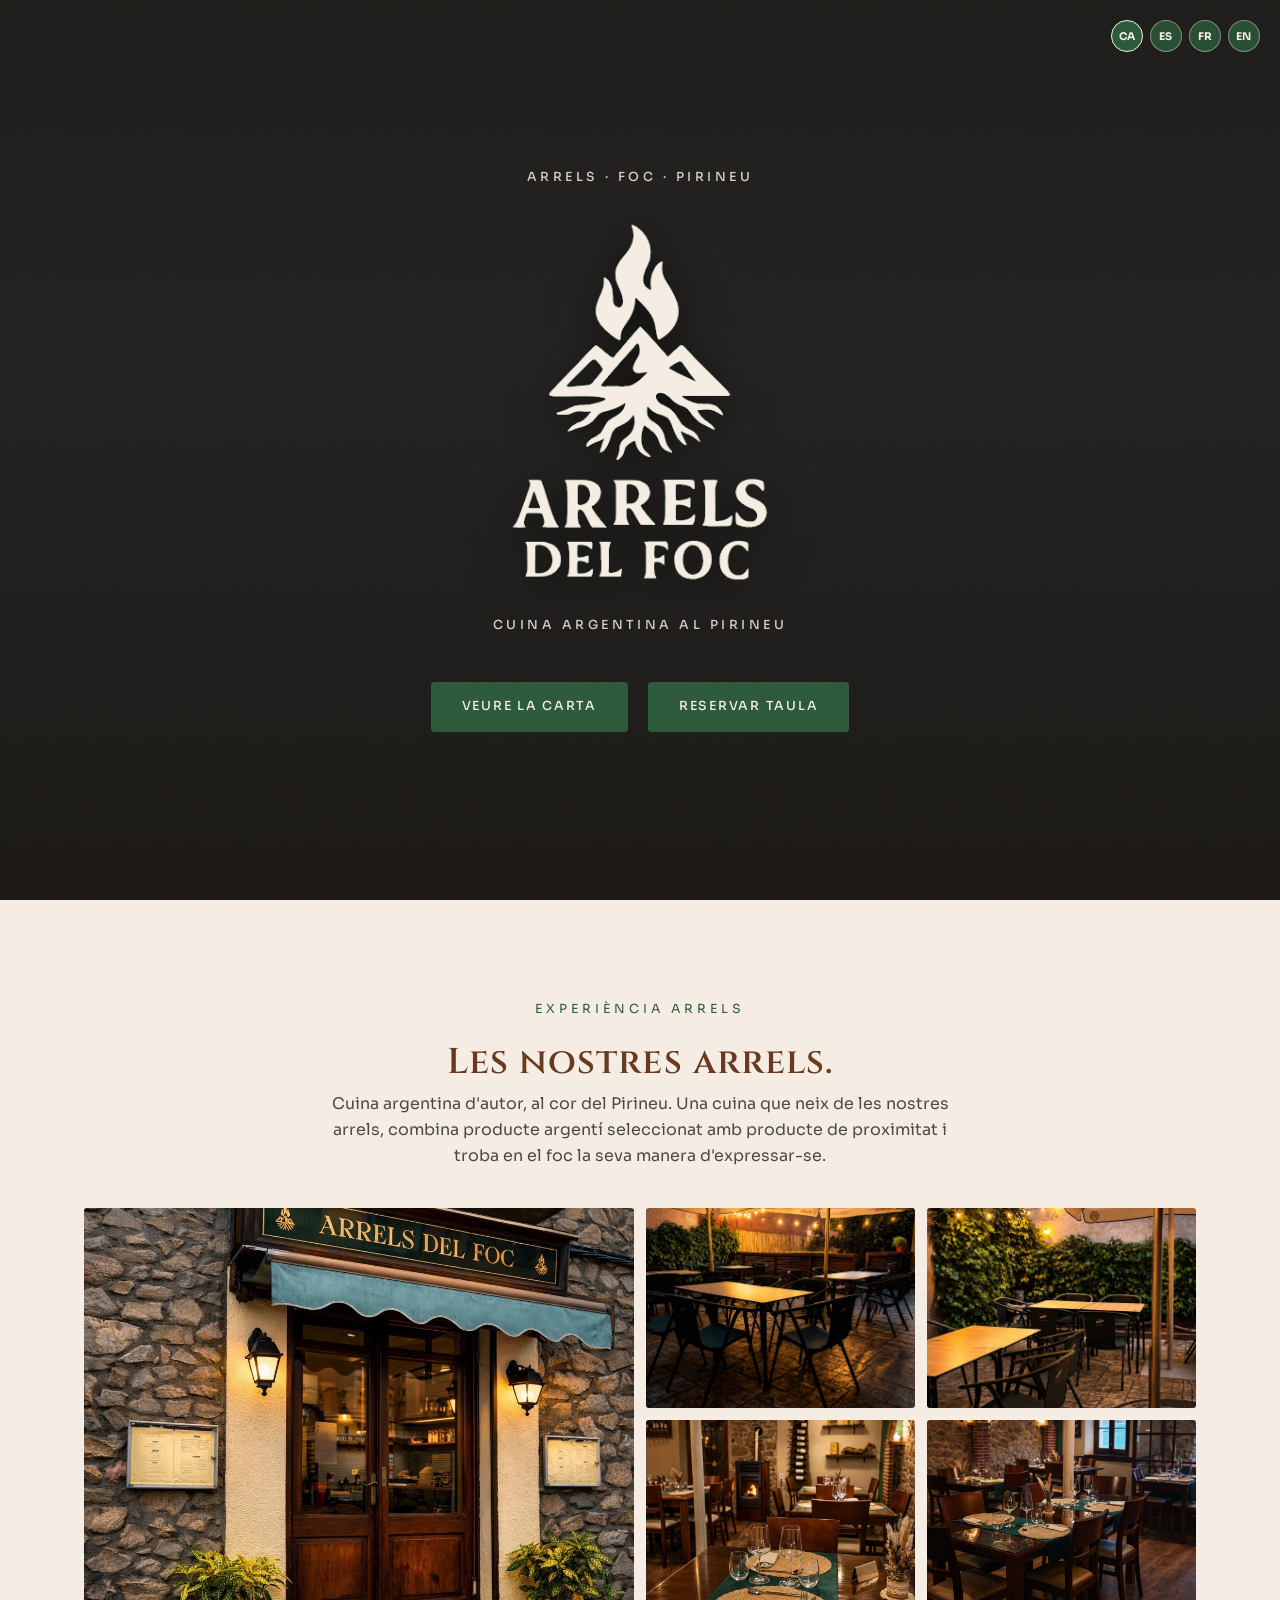
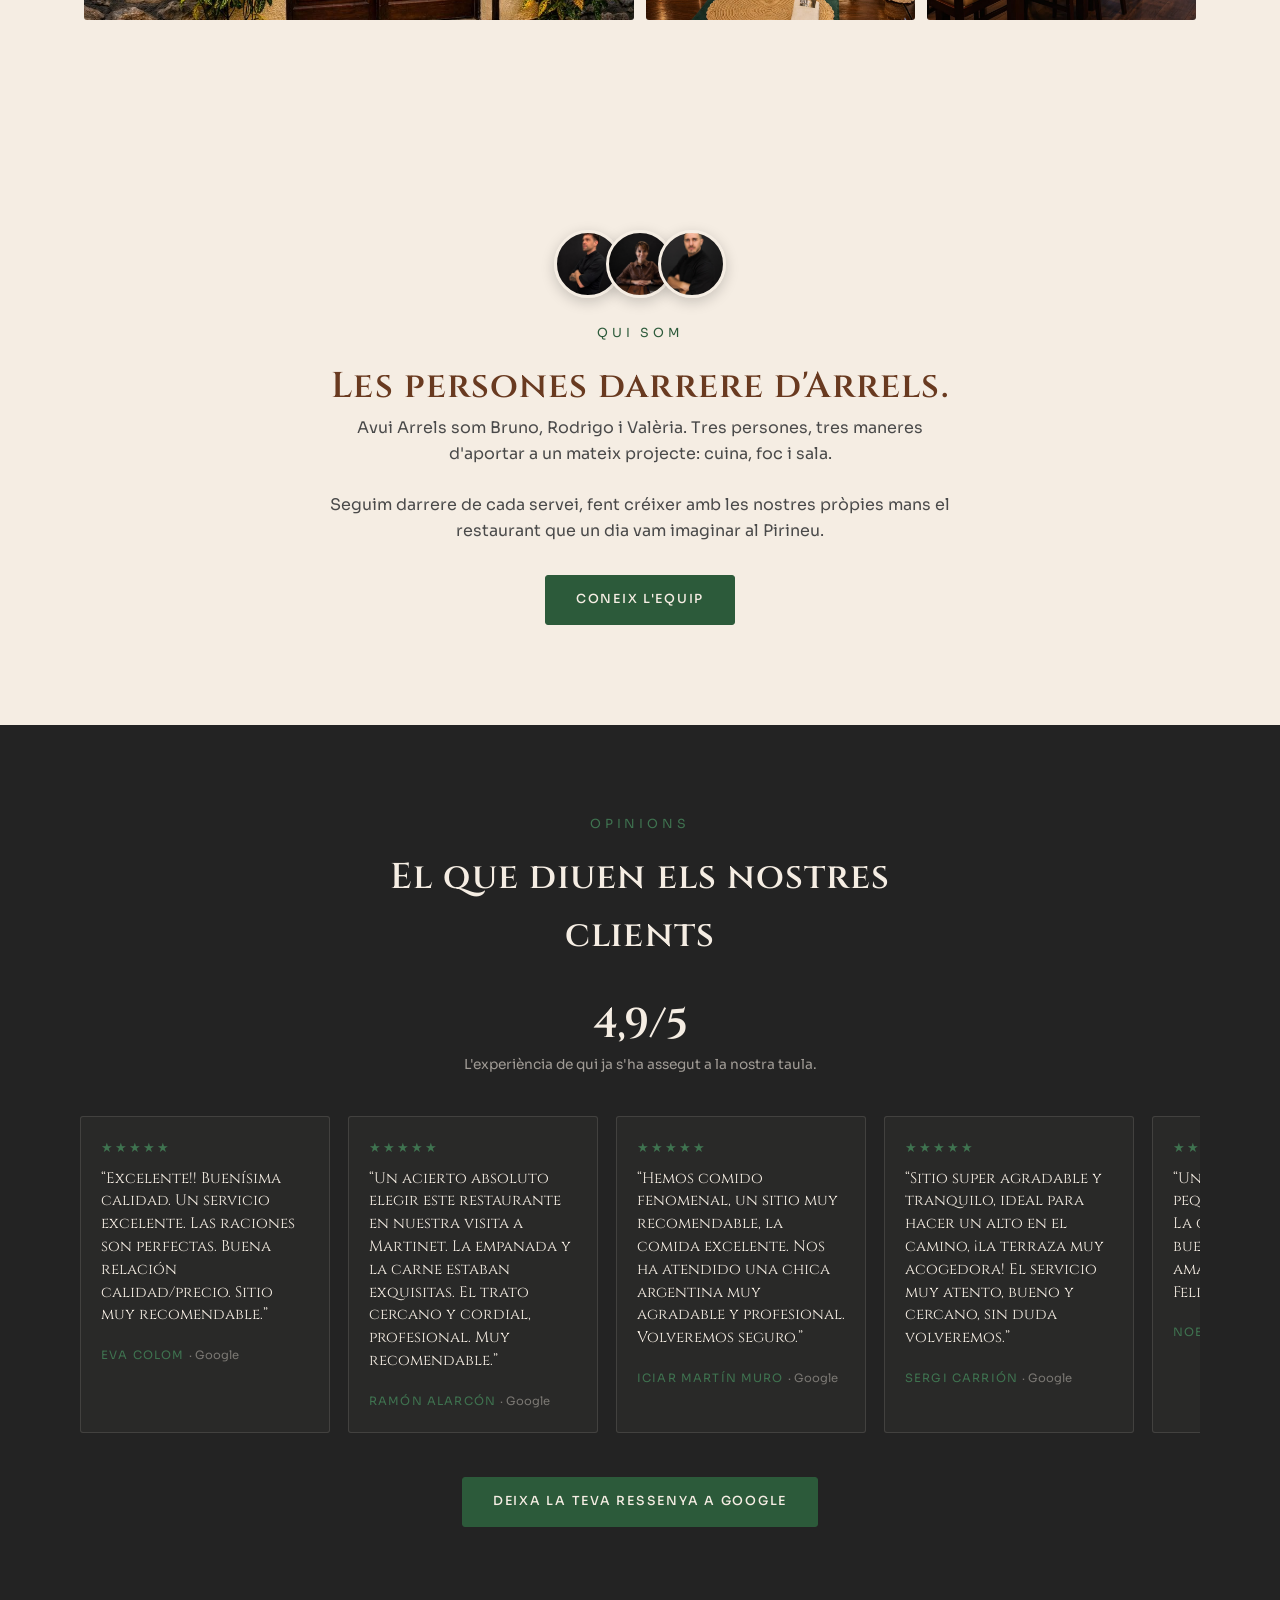
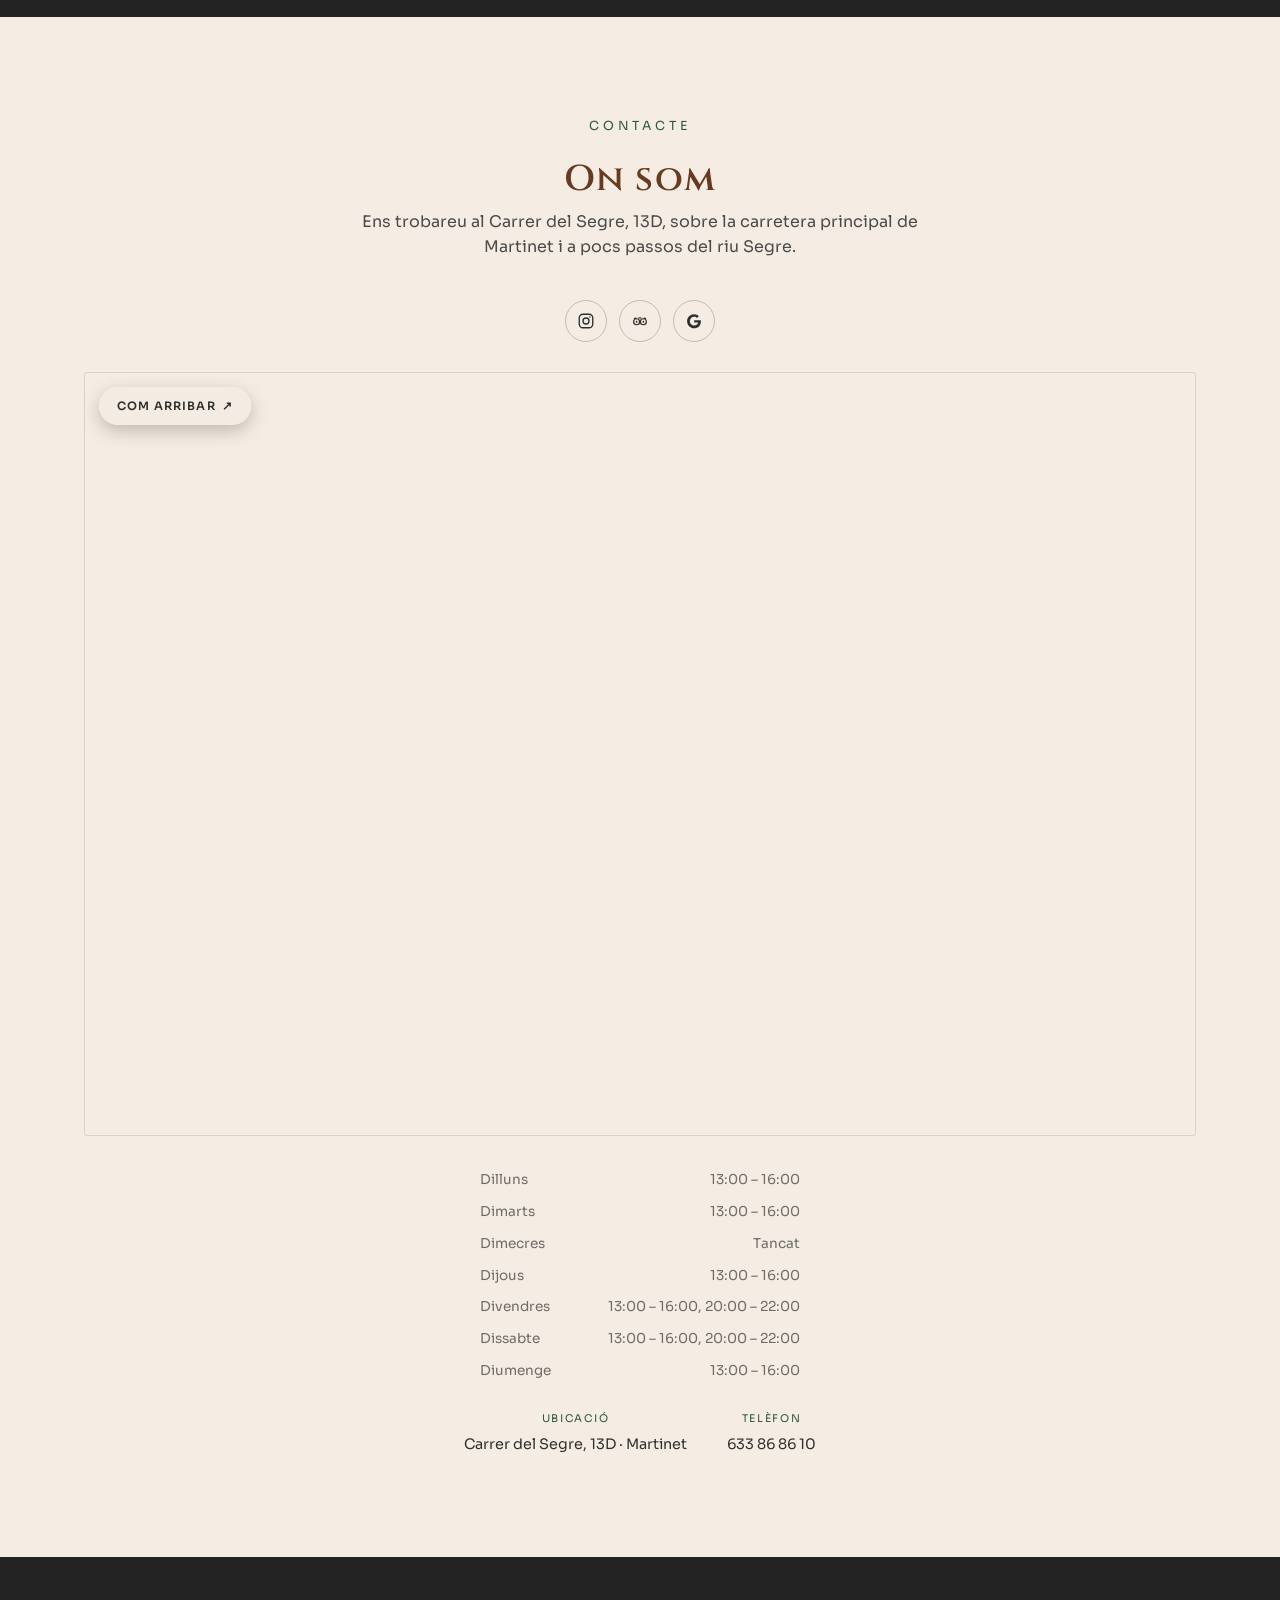
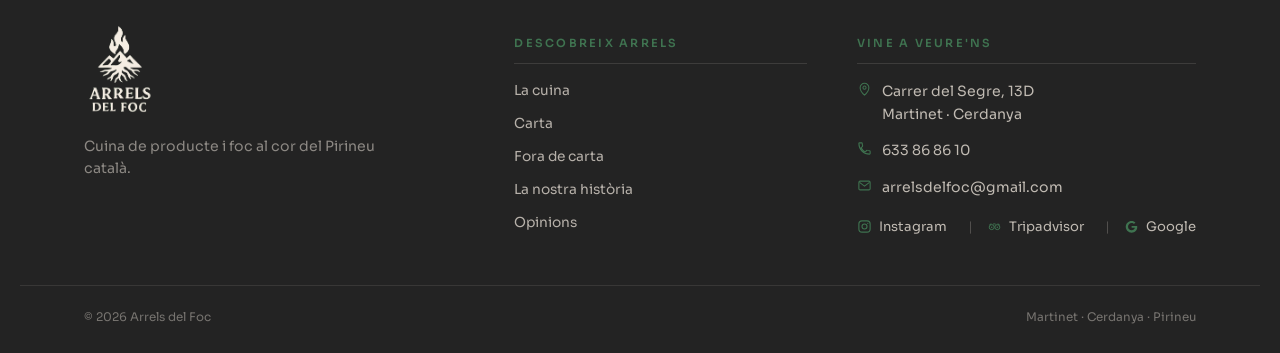
==== index.html @ 048c909b "Add Raices - Fuego - Pirineo pillars line above the hero logo New small-caps line reusing the existi" ====
<!DOCTYPE html>
<html lang="ca">
<head>
<meta charset="UTF-8">
<meta name="viewport" content="width=device-width, initial-scale=1.0">
<title>Arrels del Foc — Cuina de producte i foc al Pirineu</title>
<meta name="description" content="Arrels del Foc, Martinet. Cuina amb arrels, ànima de foc. Producte de proximitat, brasa i tradició al cor del Pirineu.">

<link rel="preconnect" href="https://fonts.googleapis.com">
<link rel="preconnect" href="https://fonts.gstatic.com" crossorigin>
<link href="https://fonts.googleapis.com/css2?family=Cinzel:wght@400;500;600;700&family=Sora:wght@300;400;500;600;700&display=swap" rel="stylesheet">
<link rel="stylesheet" href="styles.css">
</head>
<body>

<div class="grain"></div>

<!-- ============ HERO ============ -->
<section class="hero" id="inici">
  <div class="hero-media">
    <video class="hero-video" autoplay muted loop playsinline poster="assets/img/exp-6.jpg"
      data-src-desktop="assets/video/hero-foc.mp4" data-src-mobile="assets/video/hero-mobile.mp4"></video>
    <div class="hero-overlay"></div>
  </div>

  <div class="hero-lang" id="lang-switch" role="group" aria-label="Idioma">
    <button data-lang="ca" class="is-active">CA</button>
    <button data-lang="es">ES</button>
    <button data-lang="fr">FR</button>
    <button data-lang="en">EN</button>
  </div>

  <div class="container hero-content">
    <div class="hero-brand-wrap reveal is-visible">
      <span class="hero-tagline hero-pillars" data-i18n="hero.pillars">Arrels · Foc · Pirineu</span>
      <img src="assets/logo/logo-full.png" alt="Arrels del Foc" class="hero-logo">
      <span class="hero-tagline" data-i18n="hero.tagline">Cuina argentina al Pirineu</span>
    </div>
    <div class="hero-ctas reveal is-visible">
      <a href="carta.html" class="btn btn-primary" data-i18n="hero.cta2">Veure la carta</a>
      <a href="reserves.html" class="btn btn-primary" data-i18n="hero.cta1">Reservar taula</a>
    </div>
  </div>
</section>

<!-- ============ EXPERIENCIA ============ -->
<section class="experiencia" id="experiencia">
  <div class="container">
    <div class="section-head center reveal">
      <span class="eyebrow" data-i18n="exp.eyebrow">Experiència Arrels</span>
      <h2 data-i18n="exp.title">Les nostres arrels.</h2>
      <p class="lede" data-i18n="exp.lede">Cuina argentina d'autor, al cor del Pirineu. Una cuina que neix de les nostres arrels, combina producte argentí seleccionat amb producte de proximitat i troba en el foc la seva manera d'expressar-se.</p>
    </div>
    <div class="gallery">
      <div class="photo reveal" data-src="assets/img/exterior-facana.jpg" data-label="Façana"></div>
      <div class="photo reveal" data-src="assets/img/exp-1.jpg" data-label="Terrassa"></div>
      <div class="photo reveal" data-src="assets/img/exp-2.jpg" data-label="Terrassa"></div>
      <div class="photo reveal" data-src="assets/img/exp-7.jpg" data-label="Sala"></div>
      <div class="photo reveal" data-src="assets/img/exp-8.jpg" data-label="Terrassa interior"></div>
    </div>
  </div>
</section>

<!-- ============ EQUIP (CTA cap a equip.html, inclou cuina) ============ -->
<section class="section-cta-block" id="equip">
  <div class="container">
    <div class="section-cta-avatars reveal">
      <div class="avatar photo" data-src="assets/img/team-bruno.jpg" data-label="Bruno"></div>
      <div class="avatar photo" data-src="assets/img/team-valeria.jpg" data-label="Valeria"></div>
      <div class="avatar photo" data-src="assets/img/team-rodrigo.jpg" data-label="Rodrigo"></div>
    </div>
    <div class="section-head center reveal">
      <span class="eyebrow" data-i18n="team.eyebrow">Qui som</span>
      <h2 data-i18n="team.title">Les persones darrere d'Arrels.</h2>
      <p class="lede" data-i18n="team.intro">Avui Arrels som Bruno, Rodrigo i Valèria. Tres persones, tres maneres d'aportar a un mateix projecte: cuina, foc i sala.<br><br>Seguim darrere de cada servei, fent créixer amb les nostres pròpies mans el restaurant que un dia vam imaginar al Pirineu.</p>
    </div>
    <div class="section-cta reveal">
      <a href="equip.html" class="btn btn-primary" data-i18n="team.cta">Coneix el nostre equip</a>
    </div>
  </div>
</section>

<!-- ============ OPINIONS ============ -->
<section class="opinions" id="opinions">
  <div class="container">
    <div class="section-head center reveal">
      <span class="eyebrow" data-i18n="opinions.eyebrow">Opinions</span>
      <h2 data-i18n="opinions.title">El que diuen els nostres clients</h2>
    </div>
    <div class="opinions-rating reveal">
      <span class="opinions-rating-number">4,9/5</span>
      <span class="opinions-rating-label" data-i18n="opinions.ratingLabel">L'experiència de qui ja s'ha assegut a la nostra taula.</span>
    </div>
    <div class="opinions-grid" id="opinions-grid"></div>
    <div class="opinions-cta reveal">
      <a class="btn btn-primary" href="https://www.google.com/search?q=Arrels+del+Foc&kgmid=/g/11yl_wq6m_" target="_blank" rel="noopener" data-i18n="opinions.cta">Deixa la teva ressenya</a>
    </div>
  </div>
</section>

<!-- ============ CONTACTE (mapa destacat) ============ -->
<section class="contacte" id="contacte">
  <div class="container">
    <div class="section-head center reveal">
      <span class="eyebrow" data-i18n="contacte.eyebrow">Contacte</span>
      <h2 data-i18n="contacte.title">On som</h2>
      <p class="lede" data-i18n="contacte.marketing">Ens trobareu al Carrer del Segre, 13D, sobre la carretera principal de Martinet i a pocs passos del riu Segre.</p>
    </div>

    <div class="contacte-social reveal">
      <a class="social-icon" href="https://www.instagram.com/arrelsdelfoc" target="_blank" rel="noopener" aria-label="Instagram">
        <svg viewBox="0 0 24 24" width="18" height="18" fill="none" stroke="currentColor" stroke-width="1.8"><rect x="3" y="3" width="18" height="18" rx="5"/><circle cx="12" cy="12" r="4"/><circle cx="17.2" cy="6.8" r="1" fill="currentColor" stroke="none"/></svg>
      </a>
      <a class="social-icon" href="https://www.tripadvisor.com/Restaurant_Review-g2562181-d34087077-Reviews-Arrels_del_foc-Martinet_Province_of_Lleida_Catalonia.html" target="_blank" rel="noopener" aria-label="Tripadvisor">
        <svg viewBox="0 0 24 24" width="18" height="18" fill="none" stroke="currentColor" stroke-width="1.6"><circle cx="7.5" cy="13" r="4"/><circle cx="16.5" cy="13" r="4"/><circle cx="7.5" cy="13" r="1.2" fill="currentColor" stroke="none"/><circle cx="16.5" cy="13" r="1.2" fill="currentColor" stroke="none"/><path d="M9.5 8.5c1-1 3.5-1 4.5 0M4 9l3-1.2M20 9l-3-1.2"/></svg>
      </a>
      <a class="social-icon" href="https://www.google.com/maps/place/Arrels+del+Foc/@42.3596381,1.6946771,17z/data=!4m6!3m5!1s0x12a59bad6a8d55bb:0x4e73a71548880e29!8m2!3d42.3596381!4d1.6946771!16s%2Fg%2F11yl_wq6m_" target="_blank" rel="noopener" aria-label="Google">
        <svg viewBox="0 0 24 24" width="18" height="18" fill="currentColor"><path d="M21.35 11.1h-9.17v2.98h5.24c-.23 1.36-1.6 4-5.24 4-3.15 0-5.72-2.6-5.72-5.8s2.57-5.8 5.72-5.8c1.79 0 3 .76 3.68 1.42l2.5-2.4C16.9 3.98 14.75 3 12.18 3 6.99 3 2.8 7.2 2.8 12.4s4.19 9.4 9.38 9.4c5.42 0 9-3.8 9-9.16 0-.62-.07-1.1-.16-1.54z"/></svg>
      </a>
    </div>

    <div class="contacte-map reveal">
      <iframe
        src="https://www.google.com/maps?q=42.3596381,1.6946771&z=17&output=embed"
        allowfullscreen loading="lazy" referrerpolicy="no-referrer-when-downgrade"
        title="Ubicació d'Arrels del Foc"></iframe>
      <a class="contacte-map-cta" href="https://www.google.com/maps/place/Arrels+del+Foc/@42.3596381,1.6946771,17z/data=!4m6!3m5!1s0x12a59bad6a8d55bb:0x4e73a71548880e29!8m2!3d42.3596381!4d1.6946771!16s%2Fg%2F11yl_wq6m_" target="_blank" rel="noopener" data-i18n="contacte.comArribar">Com arribar</a>
    </div>

    <div class="horari-table contacte-horari reveal"></div>

    <div class="contacte-quick reveal">
      <div class="contacte-quick-item">
        <span class="k" data-i18n="contacte.ubicacio">Ubicació</span>
        <span>Carrer del Segre, 13D · Martinet</span>
      </div>
      <div class="contacte-quick-item">
        <span class="k" data-i18n="contacte.telefon">Telèfon</span>
        <a href="tel:+34633868610">633 86 86 10</a>
      </div>
    </div>
  </div>
</section>

<!-- ============ FOOTER ============ -->
<footer class="site-footer">
  <div class="container footer-grid">
    <div class="footer-col footer-col--brand">
      <a href="#inici" class="brand footer-logo">
        <img src="assets/logo/logo-full.png" alt="Arrels del Foc" class="logo-img">
      </a>
      <p class="footer-tagline" data-i18n="footer.tagline">Cuina de producte i foc al cor del Pirineu català.</p>
    </div>

    <div class="footer-col footer-col--nav">
      <h4 data-i18n="footer.discover">Descobreix Arrels</h4>
      <a href="equip.html" data-i18n="nav.cuina">La cuina</a>
      <a href="carta.html" data-i18n="nav.carta">La carta</a>
      <a href="carta.html" data-i18n="footer.offMenu">Fora de carta</a>
      <a href="equip.html" data-i18n="footer.history">La nostra història</a>
      <a href="#opinions" data-i18n="opinions.eyebrow">Opinions</a>
    </div>

    <div class="footer-col footer-col--contact">
      <h4 data-i18n="footer.contactTitle">Vine a veure'ns</h4>
      <div class="footer-contact-item">
        <svg class="footer-icon" viewBox="0 0 24 24" width="15" height="15" fill="none" stroke="currentColor" stroke-width="1.7"><path d="M12 21s7-6.5 7-12a7 7 0 1 0-14 0c0 5.5 7 12 7 12Z"/><circle cx="12" cy="9" r="2.5"/></svg>
        <span>Carrer del Segre, 13D<br>Martinet · Cerdanya</span>
      </div>
      <a href="tel:+34633868610" class="footer-contact-item">
        <svg class="footer-icon" viewBox="0 0 24 24" width="15" height="15" fill="none" stroke="currentColor" stroke-width="1.7"><path d="M6.6 10.8c1.4 2.8 3.8 5.2 6.6 6.6l2.2-2.2c.3-.3.7-.4 1-.2 1.1.4 2.3.6 3.6.6.6 0 1 .4 1 1V20c0 .6-.4 1-1 1C10.6 21 3 13.4 3 4c0-.6.4-1 1-1h3.4c.6 0 1 .4 1 1 0 1.3.2 2.5.6 3.6.1.3 0 .7-.2 1L6.6 10.8Z"/></svg>
        <span>633 86 86 10</span>
      </a>
      <a href="mailto:arrelsdelfoc@gmail.com" class="footer-contact-item">
        <svg class="footer-icon" viewBox="0 0 24 24" width="15" height="15" fill="none" stroke="currentColor" stroke-width="1.7"><rect x="3" y="5" width="18" height="14" rx="2"/><path d="m4 7 8 6 8-6"/></svg>
        <span>arrelsdelfoc@gmail.com</span>
      </a>
      <div class="footer-social-row">
        <a href="https://www.instagram.com/arrelsdelfoc" target="_blank" rel="noopener" aria-label="Instagram">
          <svg viewBox="0 0 24 24" width="15" height="15" fill="none" stroke="currentColor" stroke-width="1.8"><rect x="3" y="3" width="18" height="18" rx="5"/><circle cx="12" cy="12" r="4"/><circle cx="17.2" cy="6.8" r="1" fill="currentColor" stroke="none"/></svg>
          <span class="social-label">Instagram</span>
        </a>
        <a href="https://www.tripadvisor.com/Restaurant_Review-g2562181-d34087077-Reviews-Arrels_del_foc-Martinet_Province_of_Lleida_Catalonia.html" target="_blank" rel="noopener" aria-label="Tripadvisor">
          <svg viewBox="0 0 24 24" width="15" height="15" fill="none" stroke="currentColor" stroke-width="1.6"><circle cx="7.5" cy="13" r="4"/><circle cx="16.5" cy="13" r="4"/><circle cx="7.5" cy="13" r="1.2" fill="currentColor" stroke="none"/><circle cx="16.5" cy="13" r="1.2" fill="currentColor" stroke="none"/><path d="M9.5 8.5c1-1 3.5-1 4.5 0M4 9l3-1.2M20 9l-3-1.2"/></svg>
          <span class="social-label">Tripadvisor</span>
        </a>
        <a href="https://www.google.com/maps/place/Arrels+del+Foc/@42.3596381,1.6946771,17z/data=!4m6!3m5!1s0x12a59bad6a8d55bb:0x4e73a71548880e29!8m2!3d42.3596381!4d1.6946771!16s%2Fg%2F11yl_wq6m_" target="_blank" rel="noopener" aria-label="Google">
          <svg viewBox="0 0 24 24" width="15" height="15" fill="currentColor"><path d="M21.35 11.1h-9.17v2.98h5.24c-.23 1.36-1.6 4-5.24 4-3.15 0-5.72-2.6-5.72-5.8s2.57-5.8 5.72-5.8c1.79 0 3 .76 3.68 1.42l2.5-2.4C16.9 3.98 14.75 3 12.18 3 6.99 3 2.8 7.2 2.8 12.4s4.19 9.4 9.38 9.4c5.42 0 9-3.8 9-9.16 0-.62-.07-1.1-.16-1.54z"/></svg>
          <span class="social-label">Google</span>
        </a>
      </div>
    </div>
  </div>
  <div class="container footer-bottom">
    <span>&copy; <span id="year"></span> Arrels del Foc</span>
    <span>Martinet · Cerdanya · Pirineu</span>
  </div>
</footer>

<script src="script.js"></script>
</body>
</html>
---- styles.css ----
/* ============================================================
   ARRELS DEL FOC — Estilos
   Paleta: crema #F5EDE3 · carbo #2F2F2F · verd #2C5A3A (principal/accio) · marro #693A20 (secundari)
   ============================================================ */

:root{
  --marro: #693A20;
  --marro-fosc: #4d2a17;
  --verd: #2C5A3A;
  --verd-fosc: #1e3f29;
  --verd-suau: #3f7350;
  --crema: #F5EDE3;
  --carbo: #2F2F2F;
  --carbo-2: #232323;
  --font-display: 'Cinzel', serif;
  --font-body: 'Sora', sans-serif;
  --container: 1240px;
  --radius: 3px;
  --ease: cubic-bezier(.22,.61,.36,1);
  --langbar-h: 36px;
  --header-h: 88px;
  --page-top-offset: calc(var(--langbar-h) + var(--header-h) + 50px);
}

*,*::before,*::after{ box-sizing: border-box; }
html{ scroll-behavior: smooth; }
body{
  margin:0;
  background: var(--crema);
  color: var(--carbo);
  font-family: var(--font-body);
  font-weight: 400;
  line-height: 1.6;
  -webkit-font-smoothing: antialiased;
}
h1,h2,h3,.brand{
  font-family: var(--font-display);
  font-weight: 600;
  letter-spacing: .03em;
  margin: 0;
  color: var(--marro);
}
p{ margin: 0 0 1em; }
a{ color: inherit; text-decoration: none; }
img{ max-width:100%; display:block; }
.container{ max-width: var(--container); margin: 0 auto; padding: 0 clamp(20px,5vw,64px); }
section{ position: relative; }
.eyebrow{
  display:block;
  font-family: var(--font-body);
  font-size: .78rem;
  letter-spacing: .32em;
  text-transform: uppercase;
  color: var(--verd);
  margin-bottom: 14px;
}
.section-head{ max-width: 640px; margin-bottom: 40px; }
.section-head.center{ margin-left:auto; margin-right:auto; text-align:center; }
.section-head h2{ font-size: clamp(1.6rem, 2.8vw, 2.3rem); }
.lede{ font-size: 1rem; color:#4a4a4a; max-width: 52ch; }
.section-head.center .lede{ margin-left:auto; margin-right:auto; }

/* -------- Botons -------- */
.btn{
  display:inline-flex; align-items:center; justify-content:center; gap:10px;
  padding: 14px 30px;
  font-family: var(--font-body);
  font-size: .78rem;
  font-weight: 500;
  letter-spacing: .14em;
  text-transform: uppercase;
  border-radius: var(--radius);
  border: 1px solid transparent;
  cursor:pointer;
  transition: all .35s var(--ease);
  white-space: nowrap;
}
.btn-primary{ background: var(--verd); color: var(--crema); border-color: var(--verd); }
.btn-primary:hover{ background: var(--verd-fosc); border-color: var(--verd-fosc); transform: translateY(-2px); }
.btn-outline{ background: transparent; color: var(--crema); border-color: rgba(245,237,227,.55); }
.btn-outline:hover{ background: rgba(245,237,227,.12); border-color: var(--crema); transform: translateY(-2px); }
.btn-outline-dark{ background: transparent; color: var(--carbo); border-color: rgba(47,47,47,.35); }
.btn-outline-dark:hover{ background: var(--carbo); color: var(--crema); border-color: var(--carbo); }
.btn-block{ width:100%; }

/* -------- Bloc "nomes CTA" (Equip) -------- */
.section-cta-block{ padding: 100px 0; background: var(--crema); }
.section-cta{ text-align:center; }

/* -------- Selector d'idioma: badges verdes discrets -------- */
.hero-lang{ display:flex; gap:7px; }
.hero-lang button{
  width: 32px; height: 32px; border-radius: 50%;
  background: rgba(44,90,58,.82);
  border: 1px solid rgba(245,237,227,.4);
  color: var(--crema);
  font-family: var(--font-body); font-size:.66rem; font-weight:700; letter-spacing:.02em;
  display:flex; align-items:center; justify-content:center;
  cursor:pointer; transition: all .25s var(--ease); padding:0;
}
.hero-lang button.is-active{ background: var(--verd); border-color: var(--crema); }
.hero-lang button:hover{ background: var(--verd-fosc); }

/* -------- Placeholders de foto (hot-swap) --------
   Si existeix el fitxer indicat a data-src es mostra automaticament.
   Si no, es veu aquest degradat "fusta/brasa" amb l'etiqueta. */
.photo{
  position: relative;
  overflow: hidden;
  background:
    linear-gradient(160deg, rgba(35,25,18,.5), rgba(44,90,58,.25)),
    radial-gradient(120% 140% at 15% 100%, #6b4025 0%, #402a1c 45%, #241a14 100%);
  background-size: cover;
  background-position: center;
  isolation: isolate;
}
.photo::after{
  content: attr(data-label);
  position:absolute; left:16px; bottom:14px;
  font-family: var(--font-body);
  font-size:.68rem; letter-spacing:.18em; text-transform:uppercase;
  color: rgba(245,237,227,.65);
  pointer-events:none;
}
.photo.photo--has-img::after{ display:none; }
.photo img{
  position:absolute; inset:0; width:100%; height:100%; object-fit:cover;
}

/* grain overlay subtil per sensacio premium */
.grain{ position:fixed; inset:0; pointer-events:none; z-index:200; opacity:.035; mix-blend-mode:overlay;
  background-image:url("data:image/svg+xml;utf8,<svg xmlns='http://www.w3.org/2000/svg' width='120' height='120'><filter id='n'><feTurbulence type='fractalNoise' baseFrequency='0.9' numOctaves='2' stitchTiles='stitch'/></filter><rect width='100%25' height='100%25' filter='url(%23n)'/></svg>");
}

/* ============ BARRA D'IDIOMES (nomes subpagines: carta/equip/reserves) ============ */
.lang-bar{
  position: fixed; top:0; left:0; right:0; z-index:101;
  height: var(--langbar-h);
  background: var(--carbo-2);
  border-bottom: 1px solid rgba(245,237,227,.08);
}
.lang-bar-inner{ height:100%; display:flex; align-items:center; justify-content:space-between; }
.lang-switch{ display:flex; gap:2px; }
.lang-switch button{
  background:none; border:none; cursor:pointer; color: rgba(245,237,227,.5);
  font-family: var(--font-body); font-size:.7rem; letter-spacing:.1em; padding:6px 9px;
  transition: color .25s var(--ease);
}
.lang-switch button.is-active{ color: var(--crema); font-weight:600; }
.lang-switch button:hover{ color: var(--crema); }
.lang-bar-phone{ color: rgba(245,237,227,.55); font-size:.72rem; letter-spacing:.05em; }
.lang-bar-phone:hover{ color: var(--crema); }

/* ============ HEADER (nomes subpagines) ============ */
.site-header{
  position: fixed; top: var(--langbar-h); left:0; right:0; z-index:100;
  padding: 22px 0;
  transition: all .4s var(--ease);
  background: transparent;
}
.site-header.is-scrolled{
  background: rgba(47,47,47,.94);
  backdrop-filter: blur(6px);
  padding: 12px 0;
  box-shadow: 0 6px 24px rgba(0,0,0,.18);
}
.site-header .container{ display:flex; align-items:center; justify-content:space-between; gap:24px; }
.brand{ display:flex; align-items:center; gap:12px; color: var(--crema); font-size: 1.15rem; letter-spacing:.12em; }
.brand img{ height: 46px; width:auto; transition: height .4s var(--ease); }
.brand img.logo-icon{ height: 52px; }
.is-scrolled .brand img{ height: 36px; }
.is-scrolled .brand img.logo-icon{ height: 40px; }
.brand .brand-fallback{ display:flex; flex-direction:column; line-height:1.2; }
.brand .brand-fallback b{ font-size:1.05rem; white-space:nowrap; }
.brand .brand-fallback span{ font-family:var(--font-body); font-size:.6rem; letter-spacing:.3em; color: var(--verd-suau); margin-top:4px; }
.footer-logo img{ height: 86px; width:auto; }

.main-nav{ display:flex; align-items:center; gap:38px; }
.main-nav a{
  color: var(--crema);
  font-size: .78rem;
  letter-spacing: .16em;
  text-transform: uppercase;
  position:relative;
  padding-bottom:4px;
  opacity:.88;
}
.main-nav a::after{
  content:""; position:absolute; left:0; bottom:0; width:0; height:1px; background: var(--verd-suau);
  transition: width .3s var(--ease);
}
.main-nav a:hover{ opacity:1; }
.main-nav a:hover::after{ width:100%; }

.header-actions{ display:flex; align-items:center; gap:18px; }
.burger{ display:none; background:none; border:none; cursor:pointer; padding:6px; z-index:110; }
.burger span{ display:block; width:26px; height:2px; background:var(--crema); margin:6px 0; transition: all .3s var(--ease); }

.mobile-nav{
  position: fixed; inset:0; background: var(--carbo); z-index:105;
  display:flex; flex-direction:column; align-items:center; justify-content:center; gap:28px;
  opacity:0; visibility:hidden; transform: translateY(-12px);
  transition: all .4s var(--ease);
}
.mobile-nav.is-open{ opacity:1; visibility:visible; transform:none; }
.mobile-nav a{ color:var(--crema); font-family:var(--font-display); font-size:1.4rem; letter-spacing:.08em; }
.mobile-nav .btn{ margin-top: 10px; }

/* ============ HERO (home) ============ */
.hero{
  min-height: 100svh;
  display:flex; align-items:center; justify-content:center;
  color: var(--crema);
  background: var(--carbo);
  overflow:hidden;
  text-align:center;
}
.hero-media{ position:absolute; inset:0; z-index:0; }
.hero-video{
  position:absolute; inset:0; z-index:0;
  width:100%; height:100%; object-fit:cover;
}
.hero-overlay{
  position:absolute; inset:0; z-index:1;
  background: linear-gradient(180deg, rgba(18,14,10,.55) 0%, rgba(18,14,10,.35) 40%, rgba(18,14,10,.65) 100%);
}
.hero-lang{
  position:absolute; top: 20px; right: 20px; z-index:5;
}
.hero-content{
  position:relative; z-index:2;
  display:flex; flex-direction:column; align-items:center; gap: 46px;
  width:100%;
}
.hero-brand-wrap{ display:flex; flex-direction:column; align-items:center; gap:14px; }
.hero-logo{ width: min(62vw, 300px); margin: 0 auto; filter: drop-shadow(0 8px 24px rgba(0,0,0,.6)); }
.hero-tagline{
  display:block; color: rgba(245,237,227,.85);
  font-family: var(--font-body); font-size:.78rem; font-weight:500;
  letter-spacing:.28em; text-transform:uppercase;
}
.hero-ctas{ display:flex; flex-wrap:wrap; gap:20px; justify-content:center; }

/* ============ Bloc "nomes CTA" (Equip a la home) ============ */
.section-cta-block .section-head{ margin-bottom: 32px; }
.section-cta-avatars{ display:flex; justify-content:center; margin-bottom: 26px; }
.section-cta-avatars .avatar{
  width: 68px; height: 68px; border-radius: 50%; overflow:hidden;
  border: 3px solid var(--crema); box-shadow: 0 4px 14px rgba(0,0,0,.18);
  margin-left: -16px;
}
.section-cta-avatars .avatar:first-child{ margin-left:0; }
.section-cta-avatars .avatar::after{ display:none; }

/* ============ CUINA (dins equip.html) ============ */
.cuina{ padding: 100px 0; background: var(--crema); }
.cuina .container{ display:grid; grid-template-columns: 1fr 1fr; gap: clamp(30px,6vw,80px); align-items:center; }
.cuina-media{ aspect-ratio: 4/5; border-radius: var(--radius); }
.cuina-stats{ display:grid; grid-template-columns: repeat(3, 1fr); gap: 24px; margin-top: 34px; }
.cuina-stats .stat-icon{ display:block; color: var(--verd); margin-bottom: 12px; }
.cuina-stats div b{ display:block; font-family:var(--font-display); font-weight:600; font-size:1rem; letter-spacing:.01em; color:var(--marro); margin-bottom:8px; }
.cuina-stats div span{ display:block; font-size:.84rem; line-height:1.5; color:#5a5a5a; }

/* ============ EQUIP (dins equip.html) ============ */
.equip{ padding: 100px 0; background: var(--carbo); color: var(--crema); }
.equip .eyebrow{ color: var(--verd-suau); }
.equip .section-head h2{ color: var(--crema); }
.equip .lede{ color: rgba(245,237,227,.7); margin: 18px auto 0; }
.team-grid{ display:grid; grid-template-columns: repeat(auto-fit, minmax(220px, 1fr)); gap: 36px; }
.team-card{ text-align:center; }
.team-photo{ aspect-ratio: 4/5; border-radius: var(--radius); margin-bottom: 20px; }
.team-card h3{ font-size:1.15rem; color: var(--crema); margin-bottom:4px; }
.team-role{ display:block; font-size:.7rem; letter-spacing:.14em; text-transform:uppercase; color: var(--verd-suau); margin-bottom: 12px; }
.team-card p{ font-size:.88rem; color: rgba(245,237,227,.6); max-width: 32ch; margin: 0 auto; }

/* ============ CARTA (carta.html) ============ */
.carta{ padding: 100px 0; background: var(--carbo); color: var(--crema); }
.carta--page{ padding-top: calc(var(--page-top-offset) - 20px); min-height: 100vh; }
.carta .eyebrow{ color: var(--verd-suau); }
.carta .section-head h2{ color: var(--crema); }
.carta .lede{ color: rgba(245,237,227,.7); }
.carta-tabs{ display:flex; flex-wrap:wrap; gap:10px; margin: 40px 0; }
.carta-tab{
  padding: 11px 24px; border:1px solid rgba(245,237,227,.25); background:transparent; color: rgba(245,237,227,.75);
  font-family: var(--font-body); font-size:.76rem; letter-spacing:.14em; text-transform:uppercase;
  cursor:pointer; transition: all .3s var(--ease); border-radius: var(--radius);
}
.carta-tab:hover{ border-color: var(--verd-suau); color: var(--crema); }
.carta-tab.is-active{ background: var(--verd); border-color: var(--verd); color: var(--crema); }
.carta-panel{ display:none; }
.carta-panel.is-active{ display:block; animation: fade-up .5s var(--ease); }

.carta-grid{ display:grid; grid-template-columns: repeat(auto-fill, minmax(260px, 1fr)); gap: 26px; align-items:start; }
.dish{
  display:flex; flex-direction:column;
  background: rgba(245,237,227,.03);
  border: 1px solid rgba(245,237,227,.12);
  border-radius: var(--radius);
  overflow:hidden;
  transition: border-color .3s var(--ease), transform .3s var(--ease);
}
.dish:hover{ border-color: rgba(245,237,227,.3); transform: translateY(-3px); }
.dish-media{ aspect-ratio: 4/3; overflow:hidden; }
.dish-media img{ width:100%; height:100%; object-fit:cover; object-position:center; }
.dish-body{ padding: 18px 20px; flex:1; display:flex; flex-direction:column; }
.dish--text .dish-body{ padding: 24px 20px; }
.dish-top{ display:flex; justify-content:space-between; align-items:baseline; gap:12px; margin-bottom:8px; }
.dish-name{ font-family: var(--font-display); font-weight:600; font-size:1.04rem; letter-spacing:.02em; color: var(--crema); margin:0; }
.dish-desc{ font-size:.84rem; line-height:1.55; color: rgba(245,237,227,.55); margin:0; }
.dish-price{ font-family: var(--font-display); font-size:.98rem; color: var(--verd-suau); white-space:nowrap; flex-shrink:0; }
.carta-note{ margin-top: 36px; font-size:.8rem; color: rgba(245,237,227,.5); }

/* -------- Begudes i Vins -------- */
.price-columns{ display:grid; grid-template-columns: repeat(auto-fit, minmax(220px, 1fr)); gap: 32px; margin-bottom: 44px; }
.price-columns--vins{ grid-template-columns: repeat(auto-fit, minmax(320px, 1fr)); margin-bottom: 0; }
.price-group h4{
  font-family: var(--font-display); font-weight:600; font-size:1.15rem; letter-spacing:.03em; text-transform:none;
  color: var(--verd-suau); margin: 0 0 18px; padding-bottom: 12px; border-bottom: 1px solid rgba(245,237,227,.14);
}
.price-row{ display:flex; justify-content:space-between; align-items:baseline; gap:14px; padding: 10px 0; border-bottom: 1px dashed rgba(245,237,227,.12); }
.price-row span:first-child{ font-family: var(--font-display); font-size:.96rem; color: var(--crema); }
.price-row-price{ font-family: var(--font-display); font-size:.92rem; color: var(--verd-suau); white-space:nowrap; }
.wine-row{ display:flex; justify-content:space-between; gap:18px; padding: 15px 0; border-bottom: 1px solid rgba(245,237,227,.1); }
.wine-info{ display:flex; flex-direction:column; gap:3px; max-width: 62ch; }
.wine-name{ font-family: var(--font-display); font-size:.96rem; color: var(--crema); }
.wine-origin{ font-family: var(--font-body); font-size:.72rem; letter-spacing:.04em; color: var(--verd-suau); }
.wine-tast{ font-family: var(--font-body); font-size:.8rem; color: rgba(245,237,227,.55); }
.wine-price{ display:flex; flex-direction:column; align-items:flex-end; gap:2px; font-family: var(--font-display); font-size:.88rem; color: var(--verd-suau); white-space:nowrap; }

@keyframes fade-up{ from{ opacity:0; transform: translateY(10px);} to{ opacity:1; transform:none; } }

/* ============ EXPERIENCIA (galeria, home) ============ */
.experiencia{ padding: 100px 0 110px; background: var(--crema); }
.gallery{
  display:grid;
  grid-template-columns: repeat(4, 1fr);
  grid-auto-rows: 200px;
  gap: 12px;
}
.gallery .photo{ border-radius: var(--radius); }
.gallery .photo:first-child{ grid-column: span 2; grid-row: span 2; }

/* ============ OPINIONS (carrusel compacte, home) ============ */
.opinions{ padding: 90px 0; background: var(--carbo-2); color: var(--crema); }
.opinions .eyebrow{ color: var(--verd-suau); }
.opinions .section-head h2{ color: var(--crema); }
.opinions-rating{ text-align:center; margin-bottom: 36px; }
.opinions-rating-number{ display:block; font-family: var(--font-display); font-weight:600; font-size: clamp(2rem, 4vw, 2.6rem); color: var(--crema); line-height:1; margin-bottom: 8px; }
.opinions-rating-label{ display:block; font-size:.86rem; color: rgba(245,237,227,.6); }
.opinions-grid{
  display:flex; gap: 18px; overflow-x:auto; scroll-snap-type:x mandatory;
  padding: 4px 4px 14px; margin: 0 -4px 30px; -webkit-overflow-scrolling:touch; scrollbar-width:none;
}
.opinions-grid::-webkit-scrollbar{ display:none; }
.opinion-card{
  scroll-snap-align:start; flex: 0 0 250px;
  padding: 20px; background: rgba(245,237,227,.03);
  border: 1px solid rgba(245,237,227,.12); border-radius: var(--radius);
}
.opinion-stars{ display:block; color: var(--verd-suau); letter-spacing:.15em; font-size:.82rem; margin-bottom: 10px; }
.opinion-text{ font-family: var(--font-display); font-size: .95rem; line-height:1.5; color: var(--crema); margin-bottom: 14px; }
.opinion-author{ font-size:.72rem; letter-spacing:.1em; text-transform:uppercase; color: var(--verd-suau); }
.opinion-source{ color: rgba(245,237,227,.4); text-transform:none; letter-spacing:normal; }
.opinions-cta{ text-align:center; }

/* ============ RESERVES (reserves.html) ============ */
.reserves{
  padding: 100px 0;
  background: var(--verd);
  color: var(--crema);
  text-align:center;
  position:relative;
  overflow:hidden;
}
.reserves--page{ padding-top: calc(var(--page-top-offset) + 30px); min-height: 100vh; }
.reserves::before{
  content:""; position:absolute; inset:0;
  background: radial-gradient(70% 100% at 50% 120%, rgba(105,58,32,.3), transparent 60%);
}
.reserves .container{ position:relative; }
.reserves .eyebrow{ color: rgba(245,237,227,.7); }
.reserves h2{ color: var(--crema); font-size: clamp(1.7rem,3vw,2.6rem); max-width: 20ch; margin: 0 auto 18px; }
.reserves .lede{ margin:0 auto 36px; color: rgba(245,237,227,.82); }
.reserves .btn-primary{ background: var(--marro); border-color: var(--marro); }
.reserves .btn-primary:hover{ background: var(--marro-fosc); border-color: var(--marro-fosc); }
.reserves-ctas{ display:flex; flex-wrap:wrap; justify-content:center; gap:16px; margin-bottom: 40px; }
.reserves-adreca{ font-size:.85rem; margin-bottom: 36px; }
.reserves-adreca span:first-child{ display:block; font-size:.66rem; letter-spacing:.2em; text-transform:uppercase; color: rgba(245,237,227,.55); margin-bottom:6px; }

/* ---- Horari (taula dia a dia, reutilitzada a reserves.html i al home) ---- */
.horari-table{ max-width: 320px; margin: 0 auto; }
.horari-row{ display:flex; justify-content:space-between; gap:16px; padding: 5px 0; font-size:.85rem; opacity:.68; }
.horari-hours{ text-align:right; white-space:nowrap; }
.reserves-horari{ margin-top: 8px; }
.contacte-horari{ margin-bottom: 24px; }

/* ============ CONTACTE (mapa destacat, home) ============ */
.contacte{ padding: 100px 0; background: var(--crema); }
.contacte-social{ display:flex; justify-content:center; gap:12px; margin-bottom: 30px; }
.social-icon{
  display:flex; align-items:center; justify-content:center;
  width: 42px; height: 42px; border-radius: 50%;
  border: 1px solid rgba(47,47,47,.25); color: var(--carbo);
  transition: all .3s var(--ease);
}
.social-icon:hover{ background: var(--carbo); color: var(--crema); border-color: var(--carbo); }
.contacte-map{
  position: relative;
  width:100%; aspect-ratio: 16/11; border-radius: var(--radius); overflow:hidden;
  border: 1px solid rgba(47,47,47,.14); margin-bottom: 28px;
}
.contacte-map iframe{ width:100%; height:100%; border:0; filter: grayscale(.2) contrast(1.05); }
.contacte-map-cta{
  position:absolute; top:14px; left:14px; z-index:2;
  display:inline-flex; align-items:center; gap:6px;
  padding: 10px 18px; background: rgba(245,237,227,.95); color: var(--carbo);
  font-size:.72rem; font-weight:600; letter-spacing:.1em; text-transform:uppercase;
  border-radius: 999px; box-shadow: 0 6px 18px rgba(0,0,0,.22);
  transition: all .3s var(--ease);
}
.contacte-map-cta:hover{ background: var(--carbo); color: var(--crema); }
.contacte-map-cta::after{ content:"↗"; }
.contacte-quick{ display:flex; flex-wrap:wrap; justify-content:center; align-items:center; gap: 24px 40px; text-align:center; }
.contacte-quick-item{ font-size:.9rem; }
.contacte-quick-item .k{ display:block; font-size:.66rem; letter-spacing:.16em; text-transform:uppercase; color: var(--verd); margin-bottom:6px; }
.contacte-quick-item a:hover{ color: var(--verd); }

/* ============ PRE-FOOTER CTA (subpagines) ============ */
.pre-footer-cta{ padding: 56px 0; background: var(--carbo-2); text-align:center; }
.pre-footer-cta p{ color: rgba(245,237,227,.75); font-family: var(--font-display); font-size: 1.05rem; letter-spacing:.02em; margin-bottom: 22px; }

/* ============ FOOTER ============ */
.site-footer{ background: var(--carbo-2); color: rgba(245,237,227,.7); padding: 64px 0 26px; }
.footer-grid{ display:grid; grid-template-columns: 1.3fr 1fr 1fr; gap: 50px; padding-bottom: 40px; border-bottom: 1px solid rgba(245,237,227,.1); }
.footer-col--brand .brand{ margin-bottom: 18px; }
.footer-logo img{ height: 96px; }
.footer-tagline{ max-width: 32ch; color: rgba(245,237,227,.5); font-size:.88rem; margin:0; }
.footer-col h4{ font-family:var(--font-body); font-size:.7rem; letter-spacing:.2em; text-transform:uppercase; color: var(--verd-suau); margin-bottom:16px; font-weight:600; padding-bottom:10px; border-bottom: 1px solid rgba(245,237,227,.12); }
.footer-col--nav a{ display:block; margin-bottom:11px; font-size:.86rem; color: rgba(245,237,227,.7); }
.footer-col--nav a:hover{ color: var(--crema); }
.footer-contact-item{ display:flex; align-items:flex-start; gap:10px; margin-bottom:14px; font-size:.88rem; color: rgba(245,237,227,.75); }
.footer-contact-item .footer-icon{ flex-shrink:0; color: var(--verd-suau); margin-top:2px; }
a.footer-contact-item:hover{ color: var(--crema); }
.footer-social-row{ display:flex; align-items:center; gap:14px; margin-top: 18px; }
.footer-social-row a{ display:flex; align-items:center; gap:7px; color: rgba(245,237,227,.75); font-size:.82rem; }
.footer-social-row a svg{ color: var(--verd-suau); }
.footer-social-row a:not(:last-child)::after{ content:"|"; margin-left:14px; color: rgba(245,237,227,.25); font-weight:300; }
.footer-social-row a:hover, .footer-social-row a:hover svg{ color: var(--crema); }
.footer-bottom{ display:flex; justify-content:space-between; flex-wrap:wrap; gap:10px; padding-top: 22px; font-size:.74rem; color: rgba(245,237,227,.4); }

/* ============ Reveal-on-scroll ============ */
.reveal{ opacity:0; transform: translateY(28px); transition: opacity .8s var(--ease), transform .8s var(--ease); }
.reveal.is-visible{ opacity:1; transform:none; }

/* ============ Boto flotant mobil ============ */
.mobile-reserve{
  position: fixed; left:16px; right:16px; bottom:16px; z-index:90;
  display:none; align-items:center; justify-content:center;
  padding:15px; background: var(--verd); color:var(--crema);
  font-size:.78rem; letter-spacing:.14em; text-transform:uppercase; border-radius: var(--radius);
  box-shadow: 0 10px 30px rgba(0,0,0,.28);
}

/* ============ RESPONSIVE ============ */
@media (max-width: 980px){
  .main-nav{ display:none; }
  .burger{ display:block; }
  .cuina .container{ grid-template-columns: 1fr; }
  .cuina-media{ order:-1; aspect-ratio: 16/10; }
  .gallery{ grid-template-columns: repeat(2,1fr); grid-auto-rows: 160px; }
  .gallery .photo:first-child{ grid-column: span 2; grid-row: span 2; }
  .mobile-reserve{ display:flex; }

  /* -------- Passada mobile: seccions mes compactes -------- */
  .cuina, .carta, .experiencia, .contacte, .section-cta-block{ padding: 64px 0; }
  .equip{ padding: 56px 0; }
  .opinions{ padding: 56px 0; }
  .reserves{ padding: 68px 0; }
  .carta--page{ padding-top: calc(var(--page-top-offset) - 20px); }
  .reserves--page{ padding-top: calc(var(--page-top-offset) + 20px); }
  .section-head{ margin-bottom: 28px; }

  .cuina-stats{ grid-template-columns: 1fr; gap: 18px; }

  .team-grid{ gap: 26px; }
  .team-photo{ margin-bottom: 12px; }
  .team-card p{ max-width: 40ch; }

  .carta-grid{ grid-template-columns: 1fr; gap: 16px; }
  .dish-media{ aspect-ratio: 16/10; }
  .carta-tabs{
    flex-wrap: nowrap; overflow-x: auto; margin: 28px 0;
    -webkit-overflow-scrolling: touch; scrollbar-width: none;
    padding-bottom: 2px;
  }
  .carta-tabs::-webkit-scrollbar{ display:none; }
  .carta-tab{ flex-shrink:0; padding: 10px 20px; }

  .contacte-map{ aspect-ratio: 4/3; }

  /* -------- Footer: compacte i sense columna de navegacio en mobil -------- */
  .site-footer{ padding: 34px 0 18px; }
  .footer-grid{
    grid-template-columns: 1fr; gap: 0; text-align:center;
    padding-bottom: 22px;
  }
  .footer-col--nav{ display:none; }
  .footer-col--brand{ display:flex; flex-direction:column; align-items:center; margin-bottom: 16px; }
  .footer-col--brand .brand{ margin-bottom: 8px; }
  .footer-logo img{ height: 62px; }
  .footer-tagline{ margin: 0 auto; }
  .footer-col--contact{ display:flex; flex-direction:column; align-items:center; }
  .footer-col--contact h4{ display:none; }
  .footer-contact-item{ justify-content:center; margin-bottom: 8px; }
  .footer-social-row{ justify-content:center; margin-top: 10px; }
  .footer-social-row .social-label{ display:none; }
  .footer-social-row a{ width:36px; height:36px; border-radius:50%; border:1px solid rgba(245,237,227,.25); justify-content:center; }
  .footer-social-row a:not(:last-child)::after{ content:none; }
  .footer-bottom{ justify-content:center; text-align:center; gap:4px 16px; padding-top: 16px; }
}
@media (max-width: 560px){
  .lang-bar-phone{ display:none; }
  .hero-logo{ width: min(70vw, 240px); }
  .hero-content{ gap: 34px; }
  .hero-ctas{ flex-direction:column; align-items:center; gap:16px; }
  .hero-ctas .btn{ width:100%; max-width:320px; }
  .pre-footer-cta .btn{ width: 100%; max-width: 320px; }
  .header-actions .btn-primary{ display:none; }

  .cuina, .carta, .experiencia, .contacte, .section-cta-block{ padding: 48px 0; }
  .equip{ padding: 44px 0; }
  .opinions{ padding: 44px 0; }
  .reserves{ padding: 56px 0; }
  .carta--page{ padding-top: calc(var(--page-top-offset) - 28px); }
  .reserves--page{ padding-top: calc(var(--page-top-offset) + 24px); }
  .btn{ padding: 13px 24px; max-width: 320px; }
  .reserves-ctas .btn, .opinions-cta .btn, .section-cta .btn{ width:100%; }
}
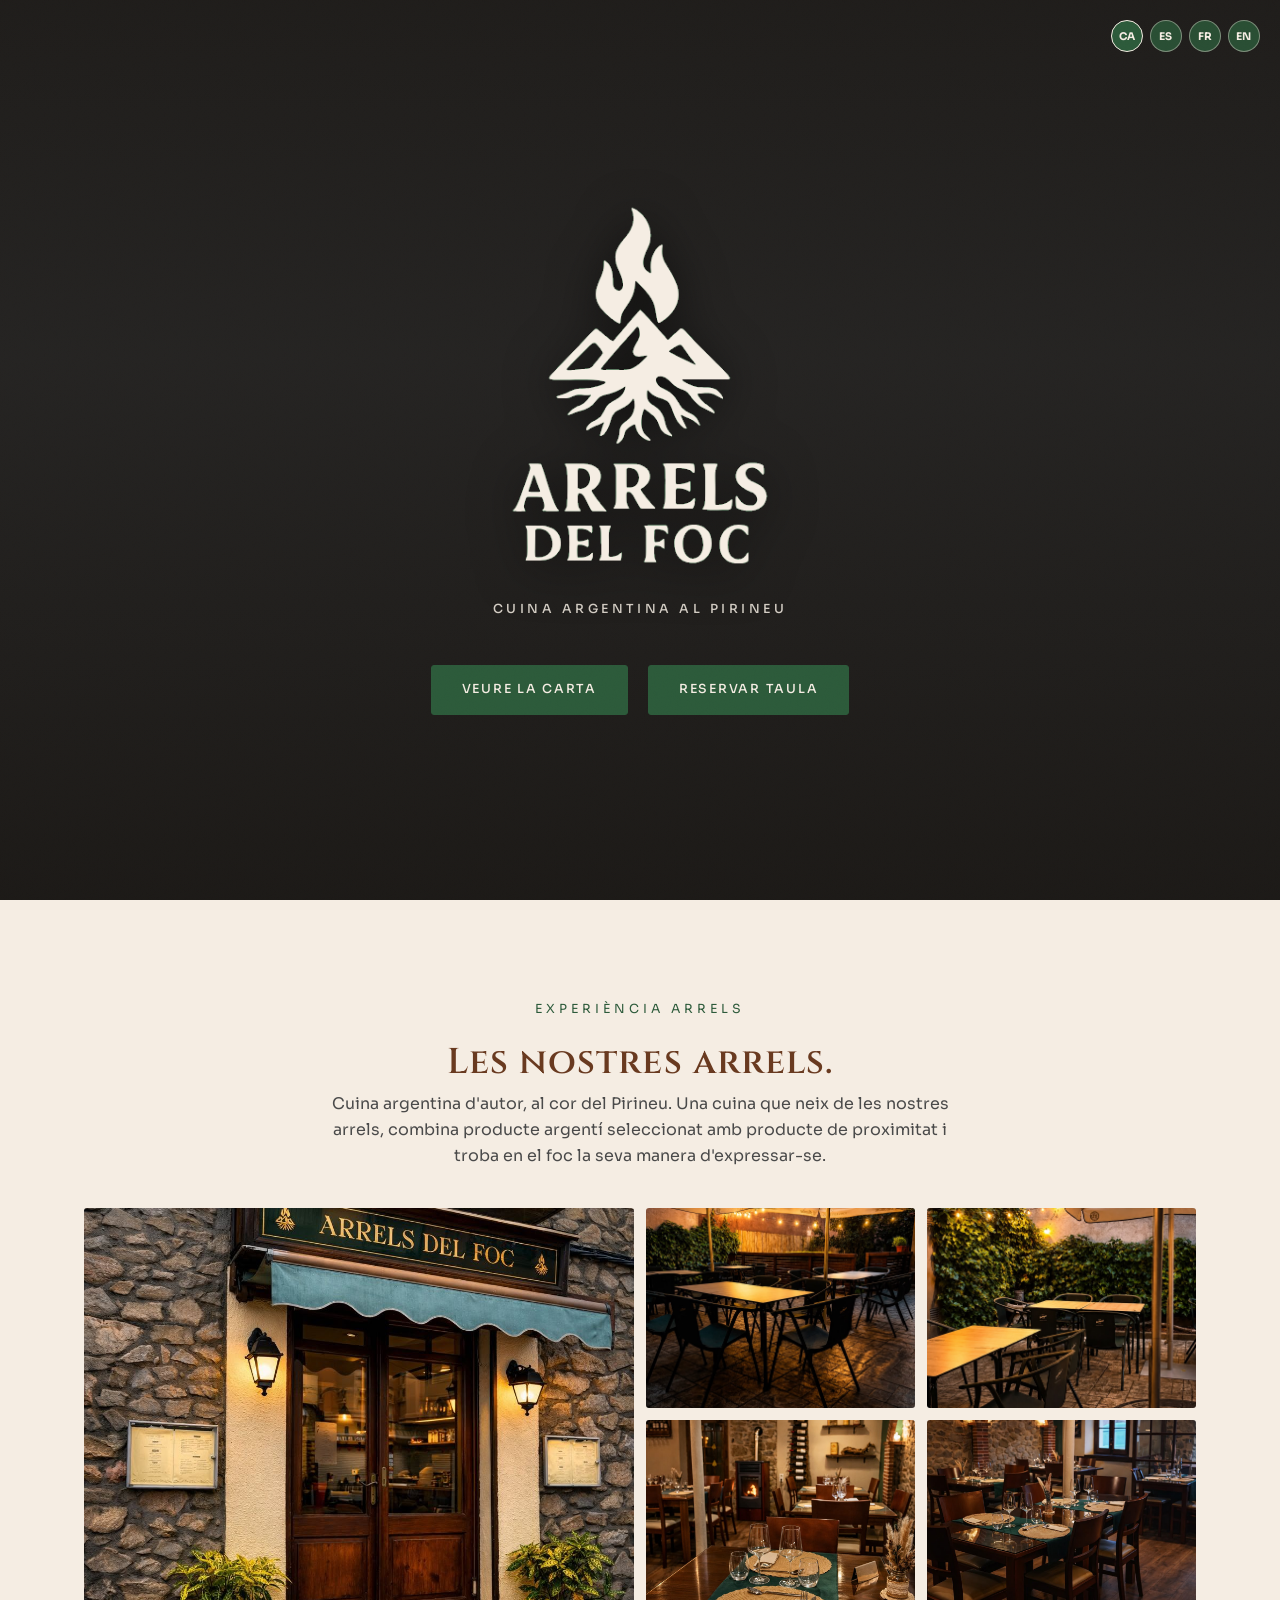
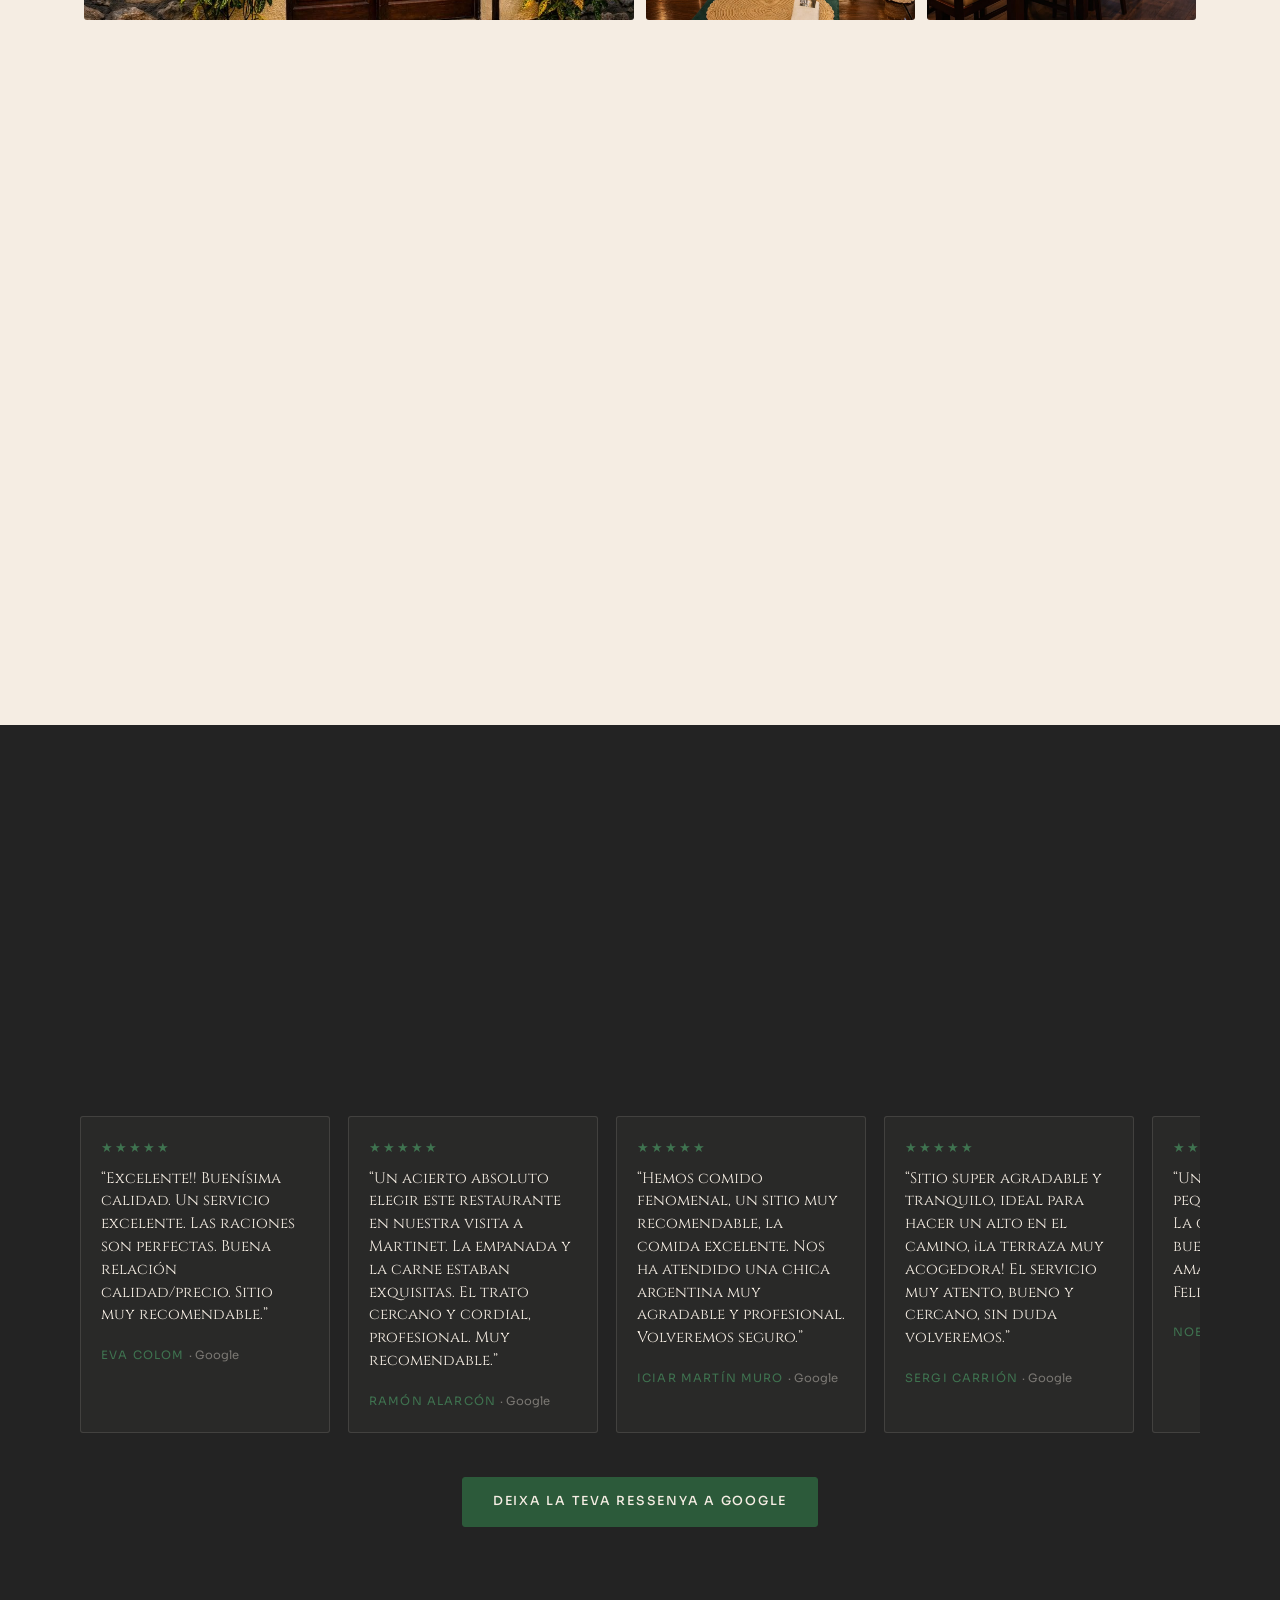
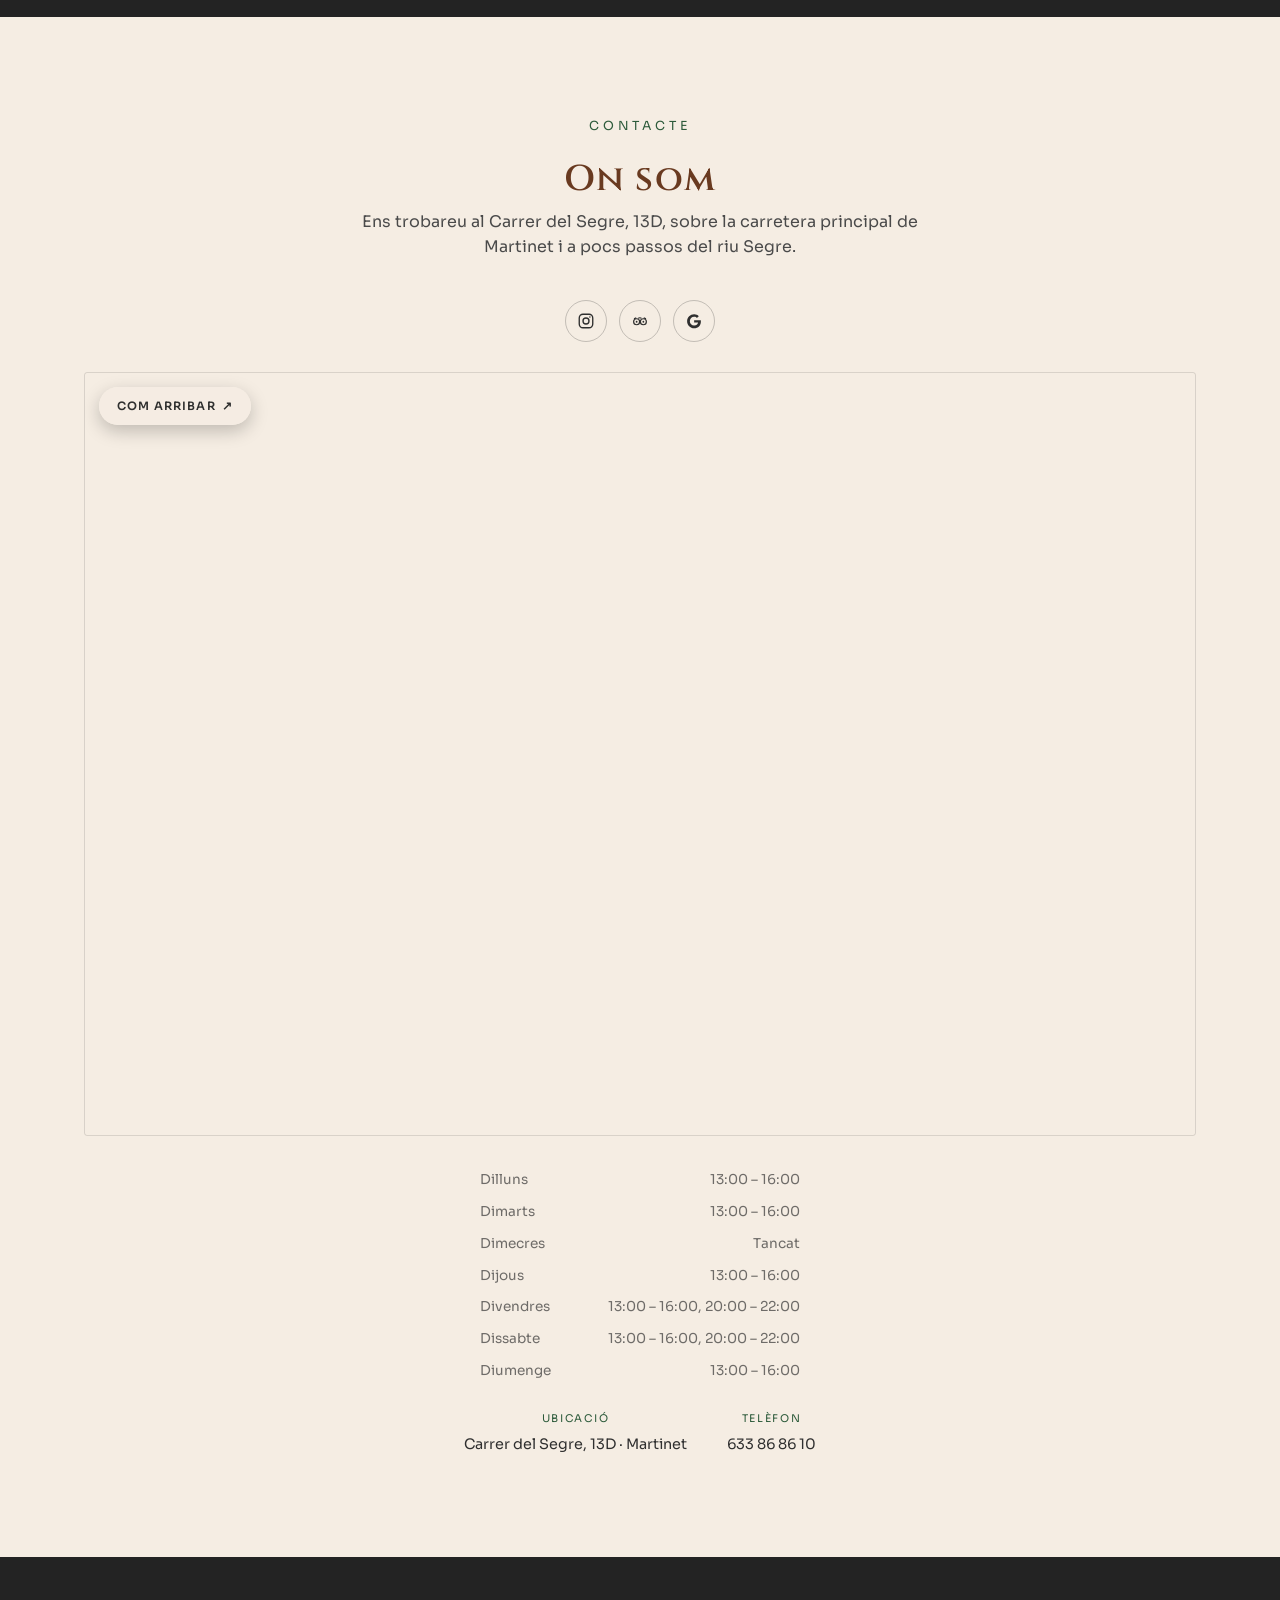
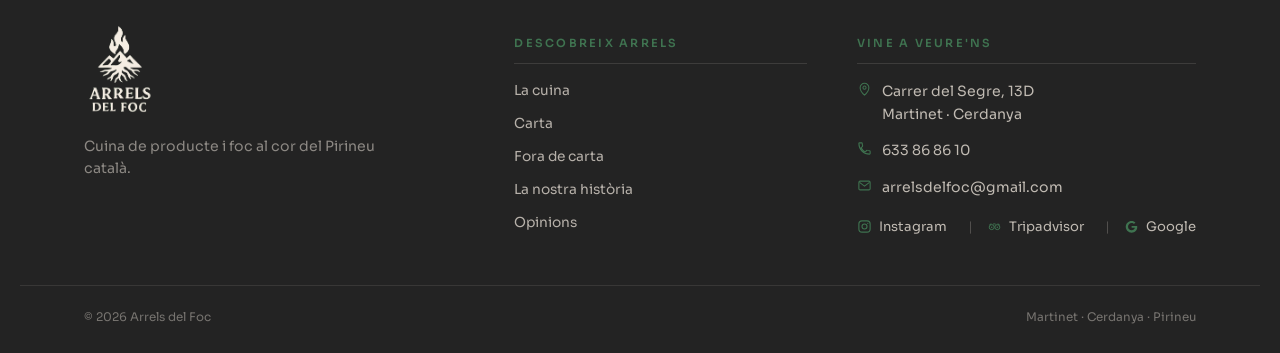
==== commit 36c72732: "Move pillars line from hero to header brand mark, make it translatable Removed from the hero (redund" ====
--- a/index.html
+++ b/index.html
@@ -32,7 +32,6 @@
 
   <div class="container hero-content">
     <div class="hero-brand-wrap reveal is-visible">
-      <span class="hero-tagline hero-pillars" data-i18n="hero.pillars">Arrels · Foc · Pirineu</span>
       <img src="assets/logo/logo-full.png" alt="Arrels del Foc" class="hero-logo">
       <span class="hero-tagline" data-i18n="hero.tagline">Cuina argentina al Pirineu</span>
     </div>
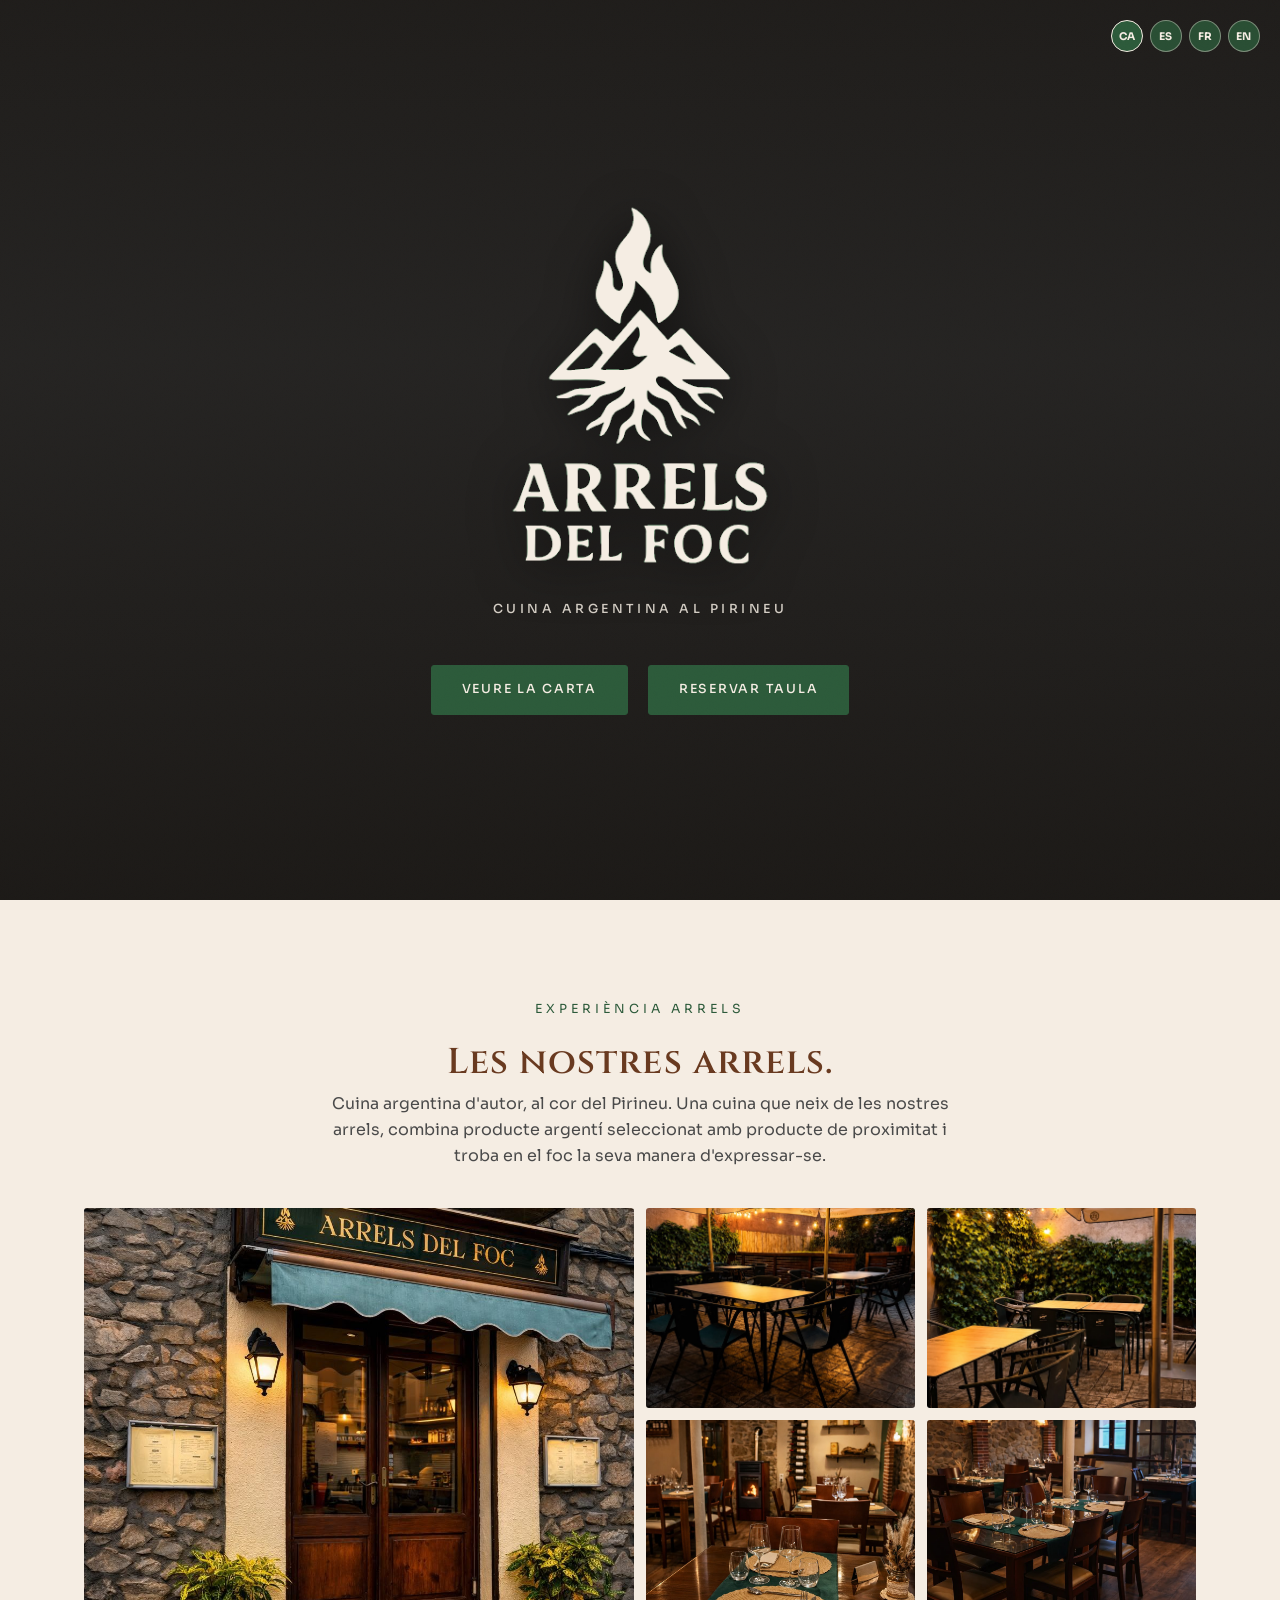
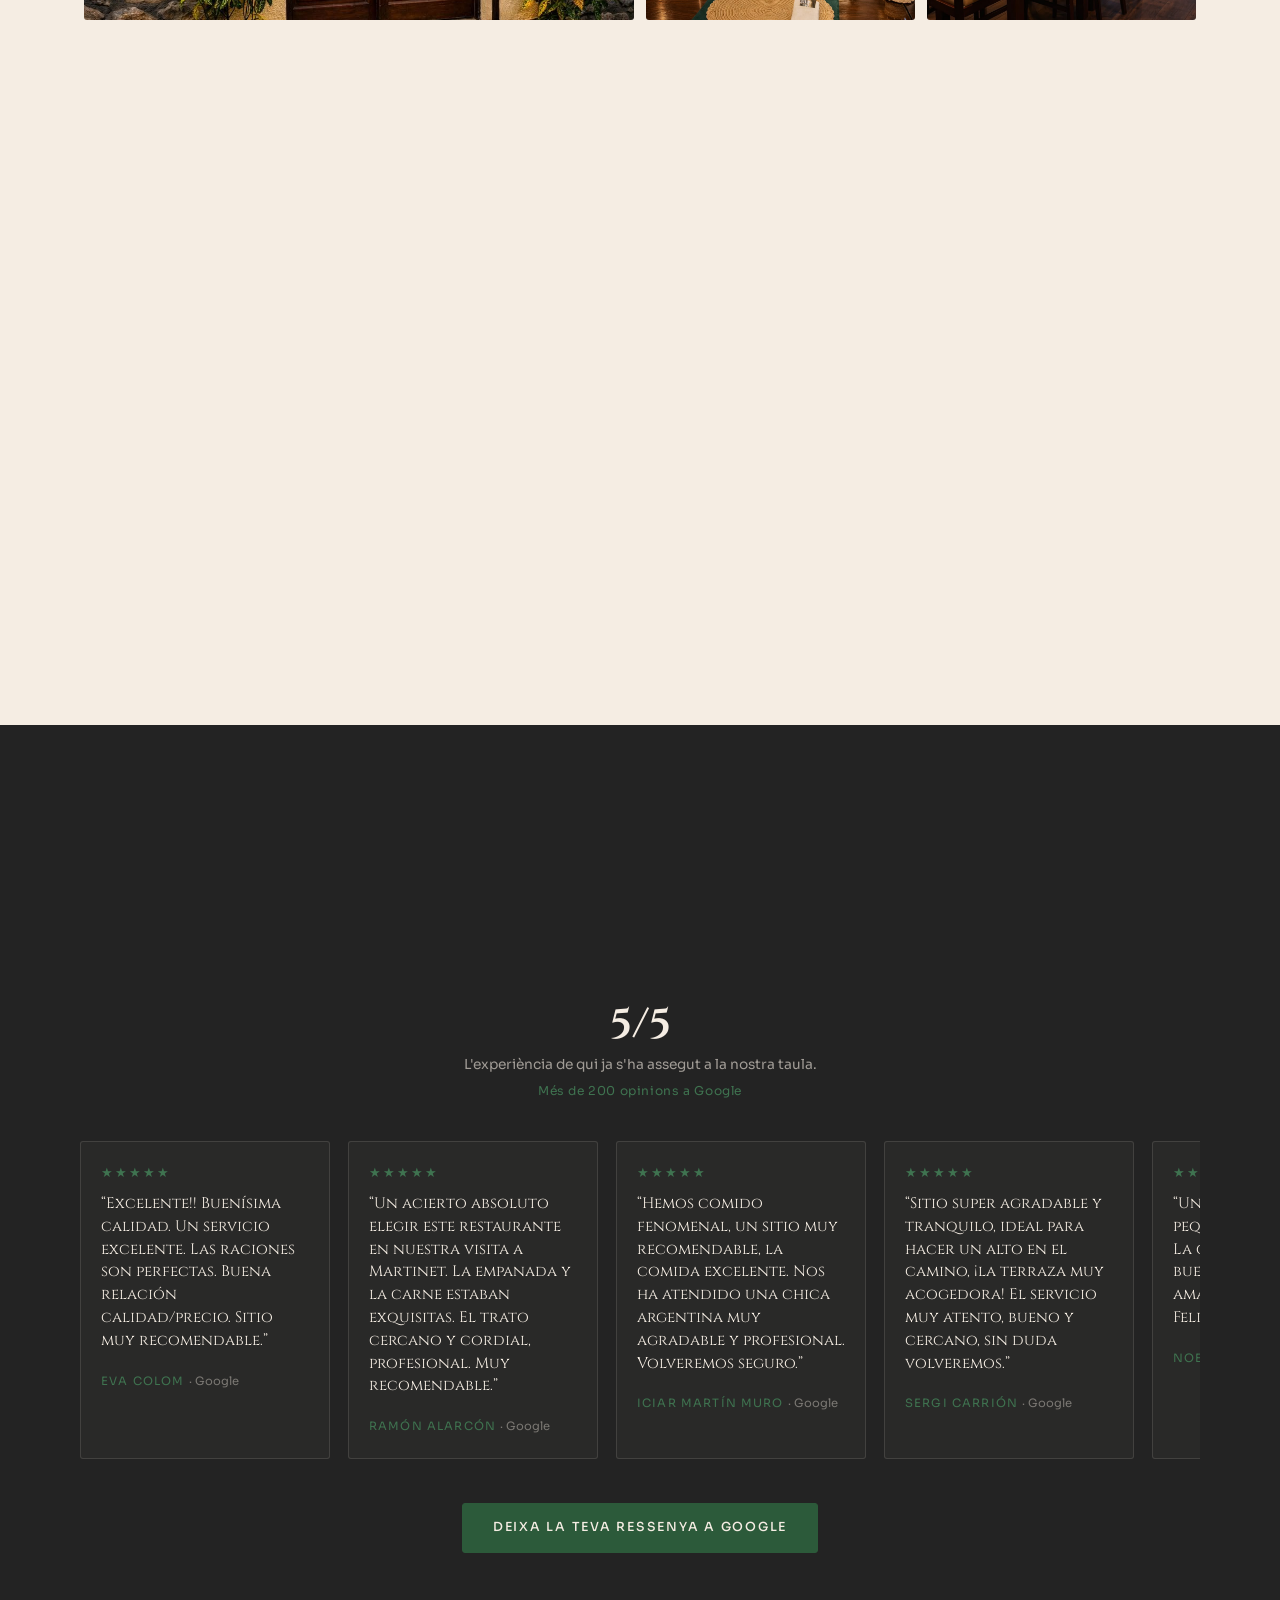
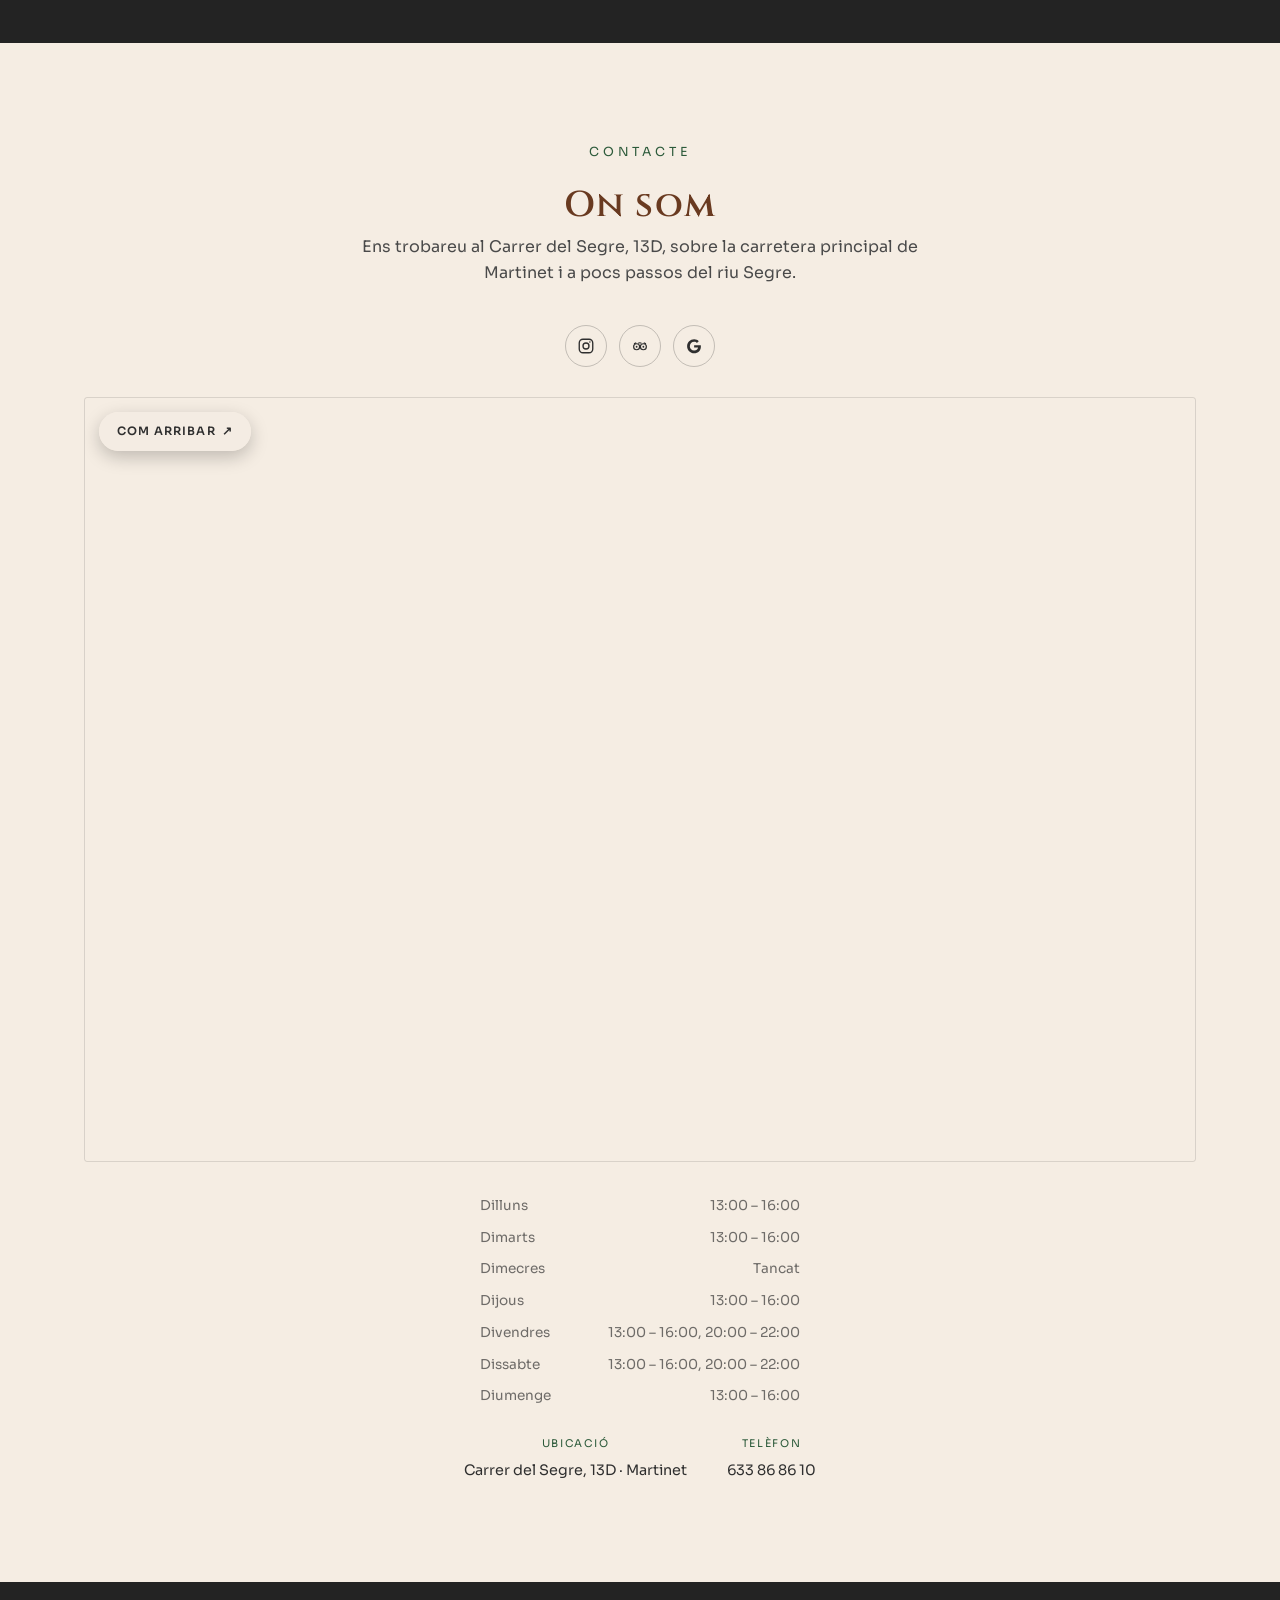
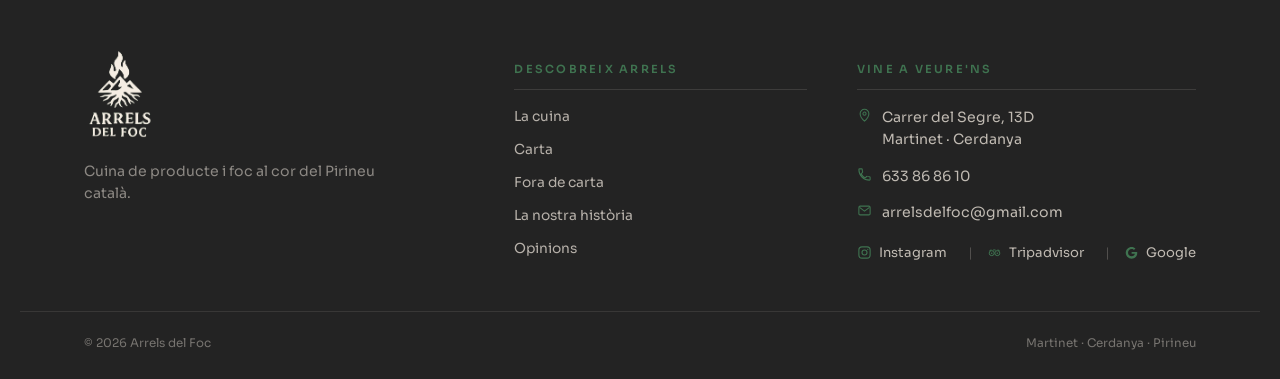
==== commit 65bca03e: "Add photo to Pollo Picanton, bump opinions rating to 5/5 + review count Pollo Picanton had no dish p" ====
--- a/index.html
+++ b/index.html
@@ -87,8 +87,9 @@
       <h2 data-i18n="opinions.title">El que diuen els nostres clients</h2>
     </div>
     <div class="opinions-rating reveal">
-      <span class="opinions-rating-number">4,9/5</span>
+      <span class="opinions-rating-number">5/5</span>
       <span class="opinions-rating-label" data-i18n="opinions.ratingLabel">L'experiència de qui ja s'ha assegut a la nostra taula.</span>
+      <span class="opinions-rating-count" data-i18n="opinions.count">Més de 200 opinions a Google</span>
     </div>
     <div class="opinions-grid" id="opinions-grid"></div>
     <div class="opinions-cta reveal">
@@ -196,6 +197,17 @@
   </div>
 </footer>
 
+<script>
+  (function(){
+    var v = document.querySelector(".hero-video");
+    if (!v) return;
+    var isMobile = window.matchMedia("(max-width: 700px)").matches;
+    v.src = (isMobile && v.dataset.srcMobile) ? v.dataset.srcMobile : v.dataset.srcDesktop;
+    v.addEventListener("error", function(){ v.style.display = "none"; });
+    v.load();
+    v.play().catch(function(){});
+  })();
+</script>
 <script src="script.js"></script>
 </body>
 </html>
--- a/styles.css
+++ b/styles.css
@@ -347,6 +347,7 @@
 .opinions-rating{ text-align:center; margin-bottom: 36px; }
 .opinions-rating-number{ display:block; font-family: var(--font-display); font-weight:600; font-size: clamp(2rem, 4vw, 2.6rem); color: var(--crema); line-height:1; margin-bottom: 8px; }
 .opinions-rating-label{ display:block; font-size:.86rem; color: rgba(245,237,227,.6); }
+.opinions-rating-count{ display:block; font-size:.76rem; letter-spacing:.05em; color: var(--verd-suau); margin-top:6px; }
 .opinions-grid{
   display:flex; gap: 18px; overflow-x:auto; scroll-snap-type:x mandatory;
   padding: 4px 4px 14px; margin: 0 -4px 30px; -webkit-overflow-scrolling:touch; scrollbar-width:none;
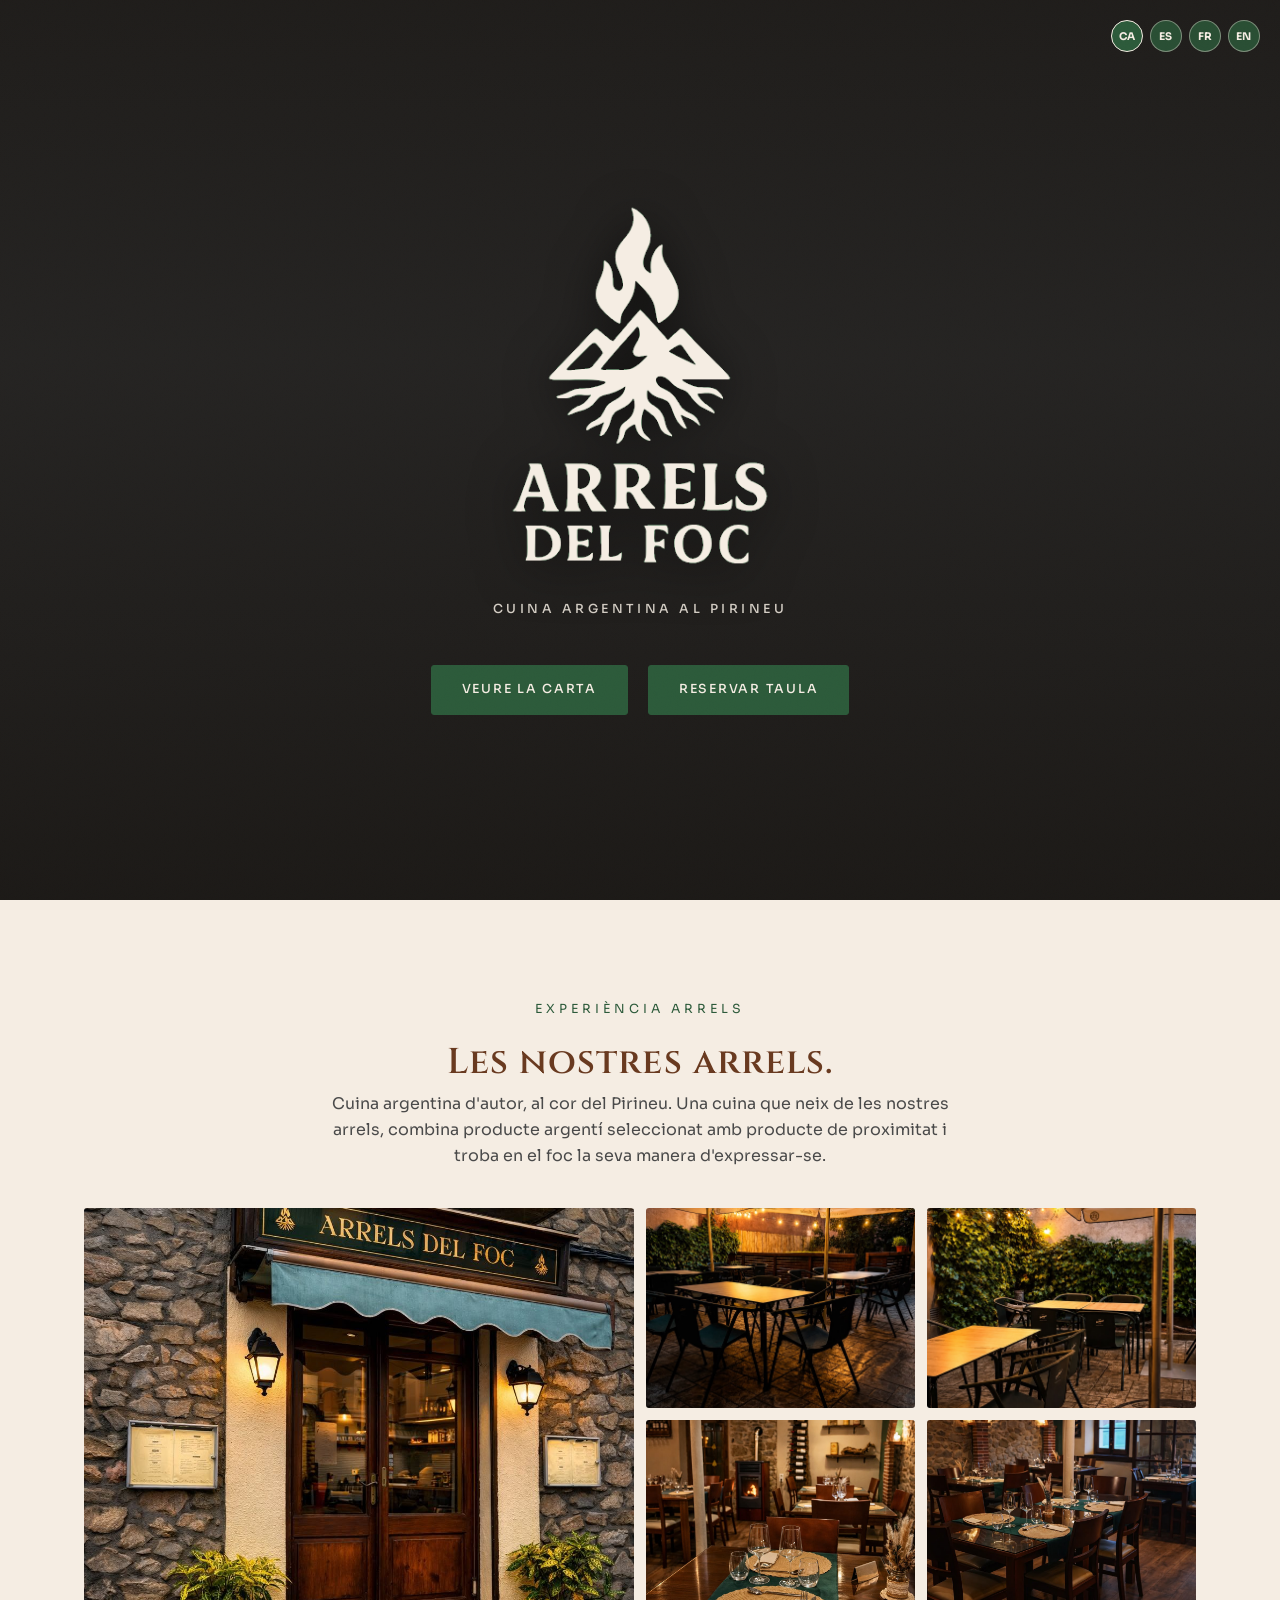
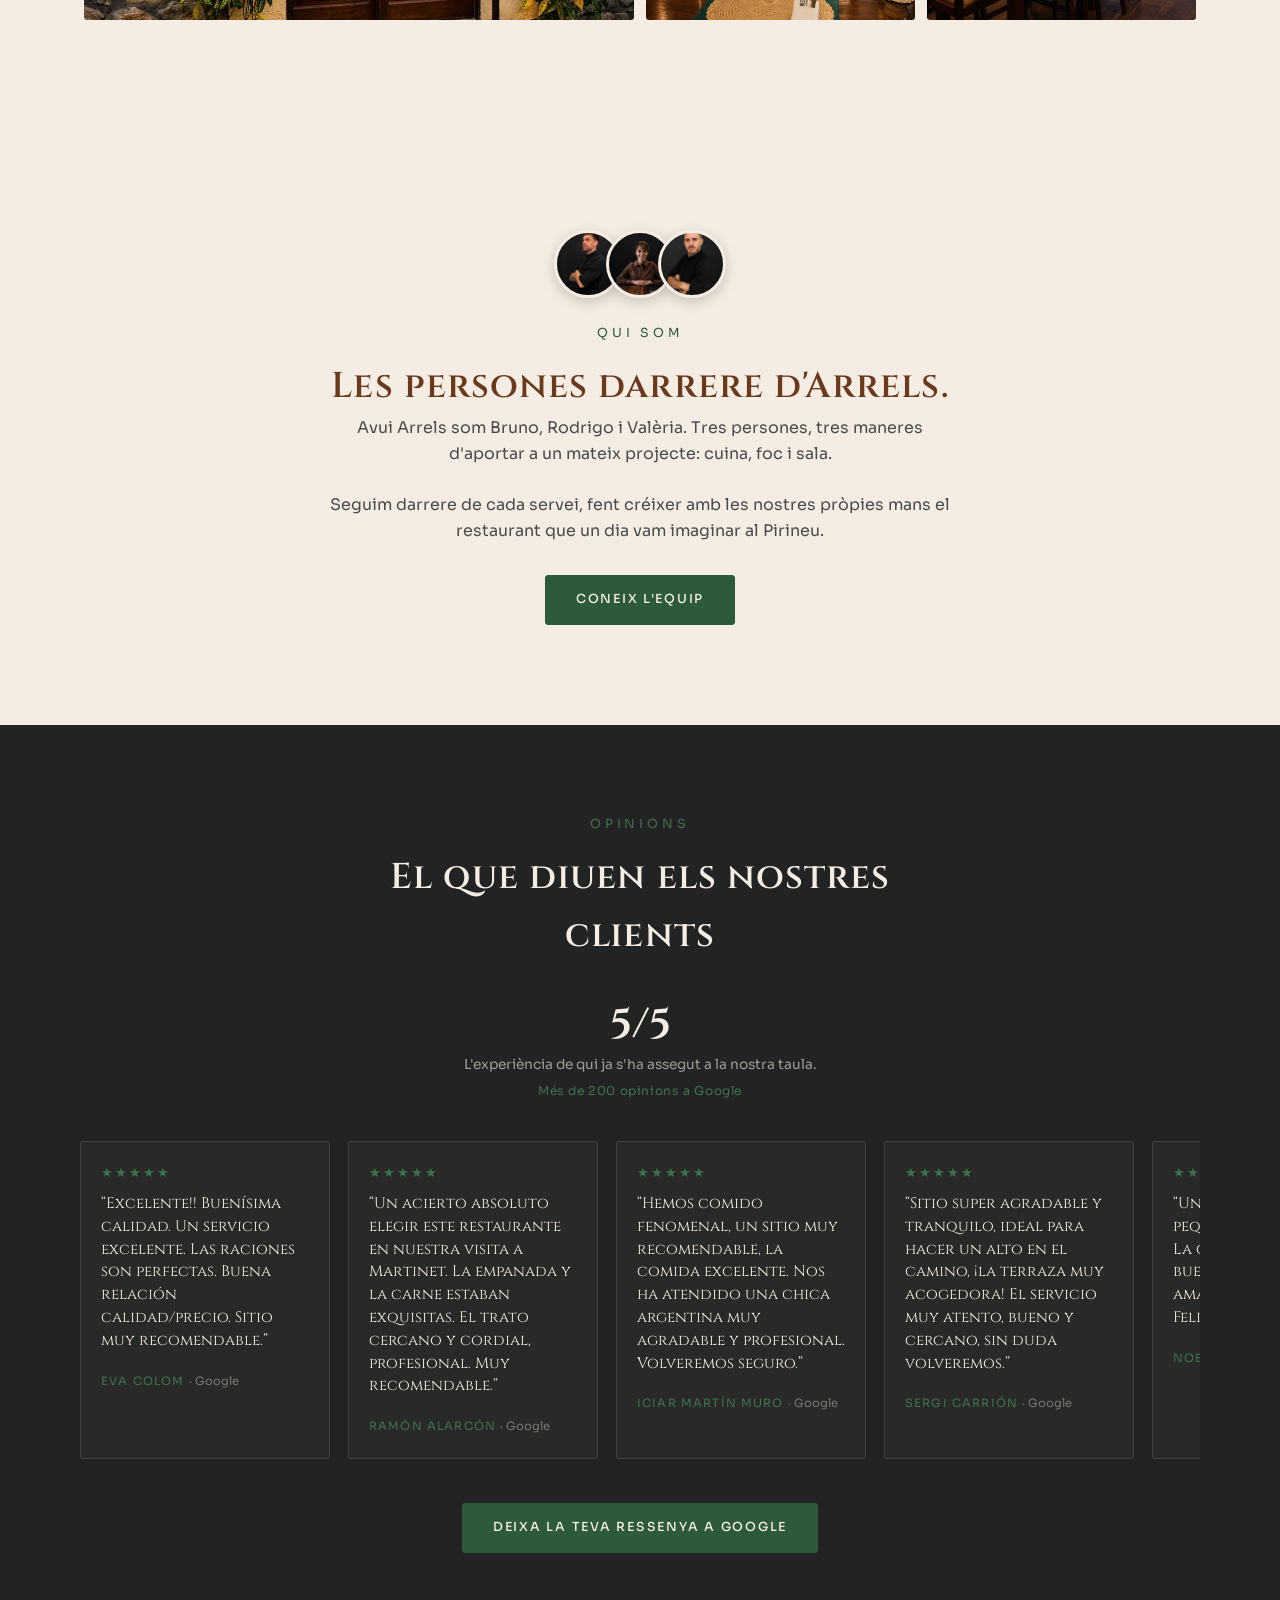
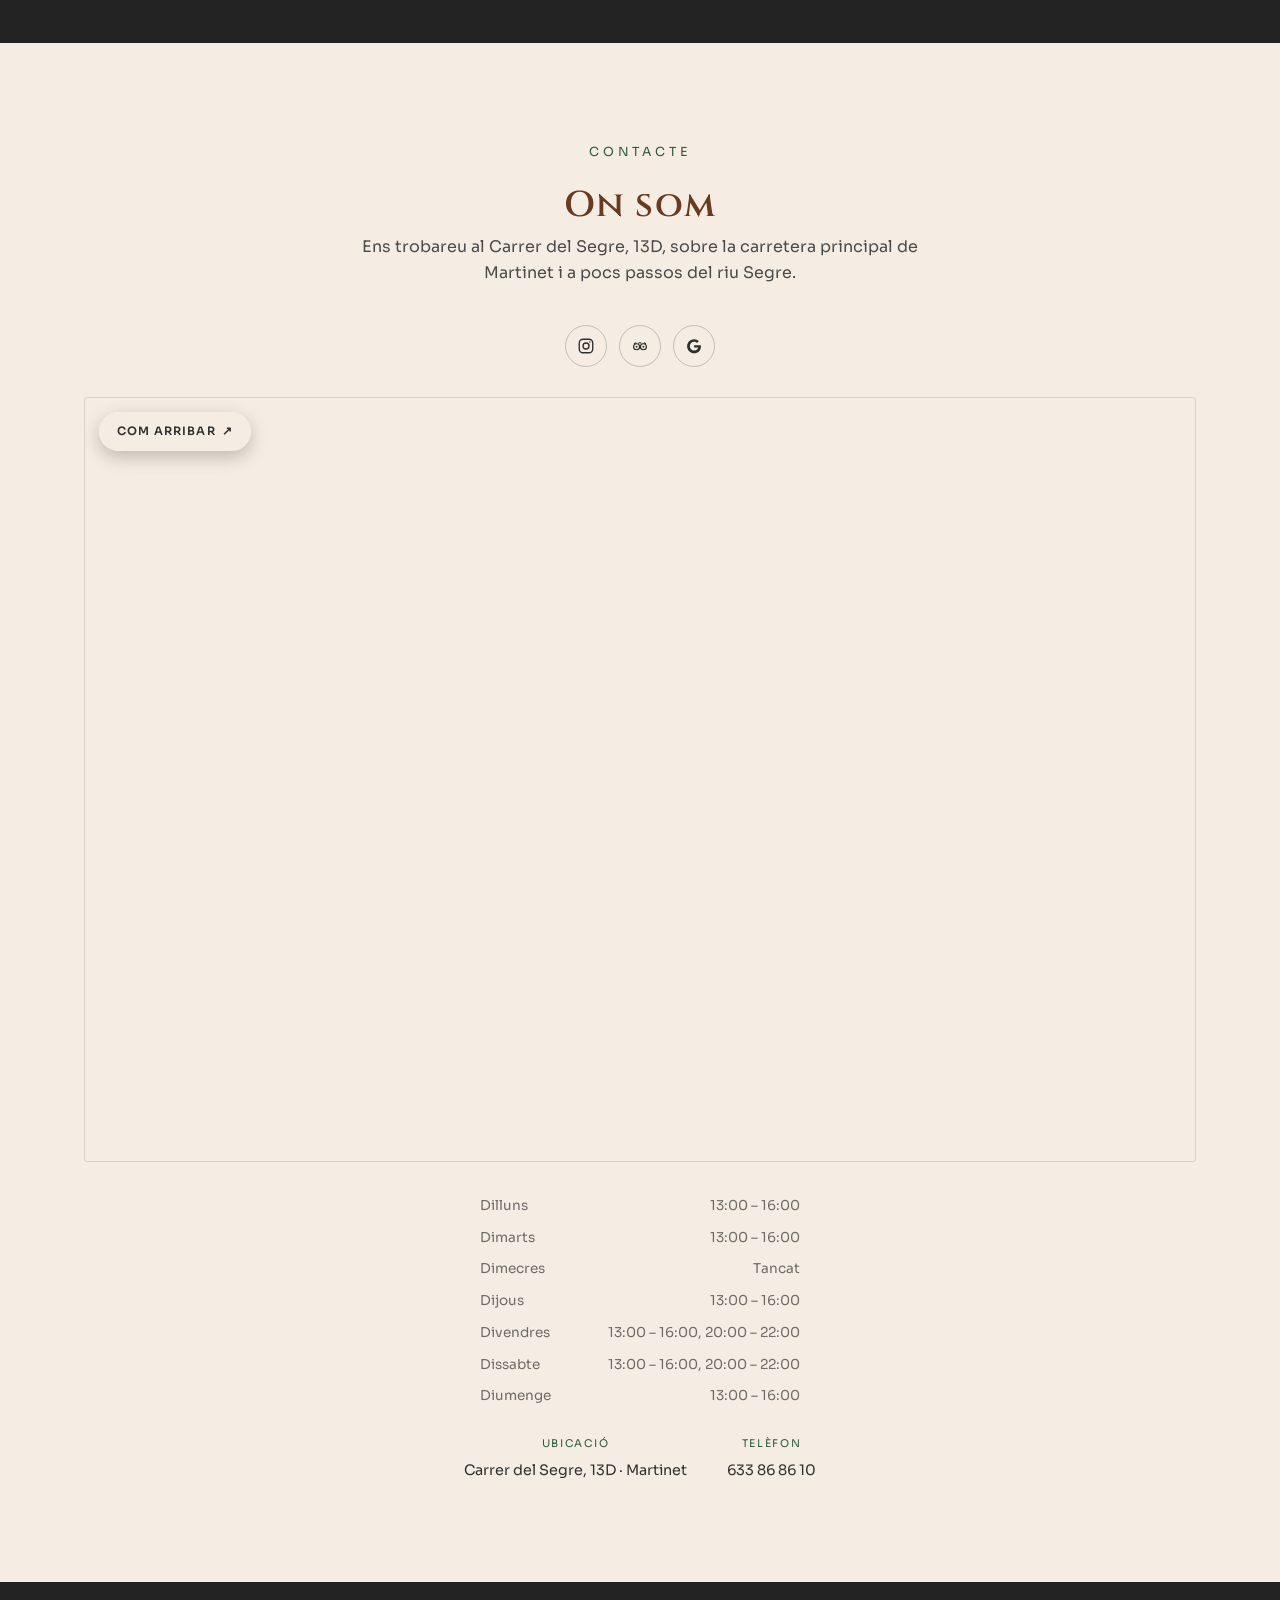
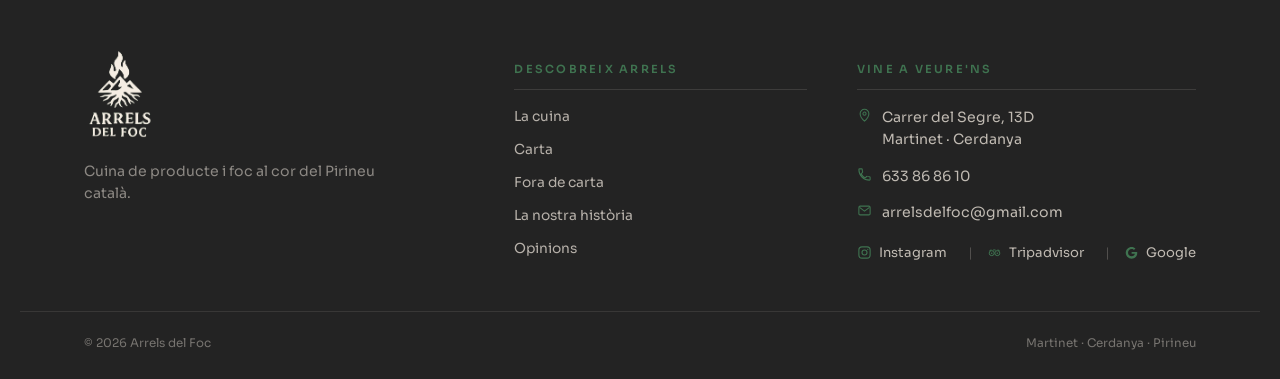
==== commit 252b4e36: "Add basic SEO: structured data, sitemap, robots.txt, canonical/OG tags - index.html: Restaurant JSON" ====
--- a/index.html
+++ b/index.html
@@ -5,6 +5,49 @@
 <meta name="viewport" content="width=device-width, initial-scale=1.0">
 <title>Arrels del Foc — Cuina de producte i foc al Pirineu</title>
 <meta name="description" content="Arrels del Foc, Martinet. Cuina amb arrels, ànima de foc. Producte de proximitat, brasa i tradició al cor del Pirineu.">
+<link rel="canonical" href="https://arrelsdelfoc.com/">
+
+<meta property="og:type" content="restaurant">
+<meta property="og:title" content="Arrels del Foc — Cuina de producte i foc al Pirineu">
+<meta property="og:description" content="Cuina argentina d'autor al cor del Pirineu català. Producte de proximitat, brasa i tradició a Martinet.">
+<meta property="og:url" content="https://arrelsdelfoc.com/">
+<meta property="og:image" content="https://arrelsdelfoc.com/assets/img/exterior-facana.jpg">
+<meta property="og:locale" content="ca_ES">
+<meta name="twitter:card" content="summary_large_image">
+
+<script type="application/ld+json">
+{
+  "@context": "https://schema.org",
+  "@type": "Restaurant",
+  "name": "Arrels del Foc",
+  "image": "https://arrelsdelfoc.com/assets/img/exterior-facana.jpg",
+  "url": "https://arrelsdelfoc.com/",
+  "telephone": "+34633868610",
+  "servesCuisine": "Argentine",
+  "priceRange": "€€",
+  "address": {
+    "@type": "PostalAddress",
+    "streetAddress": "Carrer del Segre, 13D",
+    "addressLocality": "Martinet",
+    "postalCode": "25724",
+    "addressRegion": "Lleida",
+    "addressCountry": "ES"
+  },
+  "geo": { "@type": "GeoCoordinates", "latitude": 42.3596381, "longitude": 1.6946771 },
+  "menu": "https://arrelsdelfoc.com/carta.html",
+  "sameAs": [
+    "https://www.instagram.com/arrelsdelfoc",
+    "https://www.tripadvisor.com/Restaurant_Review-g2562181-d34087077-Reviews-Arrels_del_foc-Martinet_Province_of_Lleida_Catalonia.html",
+    "https://www.google.com/maps/place/Arrels+del+Foc/@42.3596381,1.6946771,17z/data=!4m6!3m5!1s0x12a59bad6a8d55bb:0x4e73a71548880e29!8m2!3d42.3596381!4d1.6946771!16s%2Fg%2F11yl_wq6m_"
+  ],
+  "openingHoursSpecification": [
+    { "@type": "OpeningHoursSpecification", "dayOfWeek": ["Monday","Tuesday","Thursday","Sunday"], "opens": "13:00", "closes": "16:00" },
+    { "@type": "OpeningHoursSpecification", "dayOfWeek": ["Friday","Saturday"], "opens": "13:00", "closes": "16:00" },
+    { "@type": "OpeningHoursSpecification", "dayOfWeek": ["Friday","Saturday"], "opens": "20:00", "closes": "22:00" }
+  ],
+  "aggregateRating": { "@type": "AggregateRating", "ratingValue": "5", "reviewCount": "200" }
+}
+</script>
 
 <link rel="preconnect" href="https://fonts.googleapis.com">
 <link rel="preconnect" href="https://fonts.gstatic.com" crossorigin>
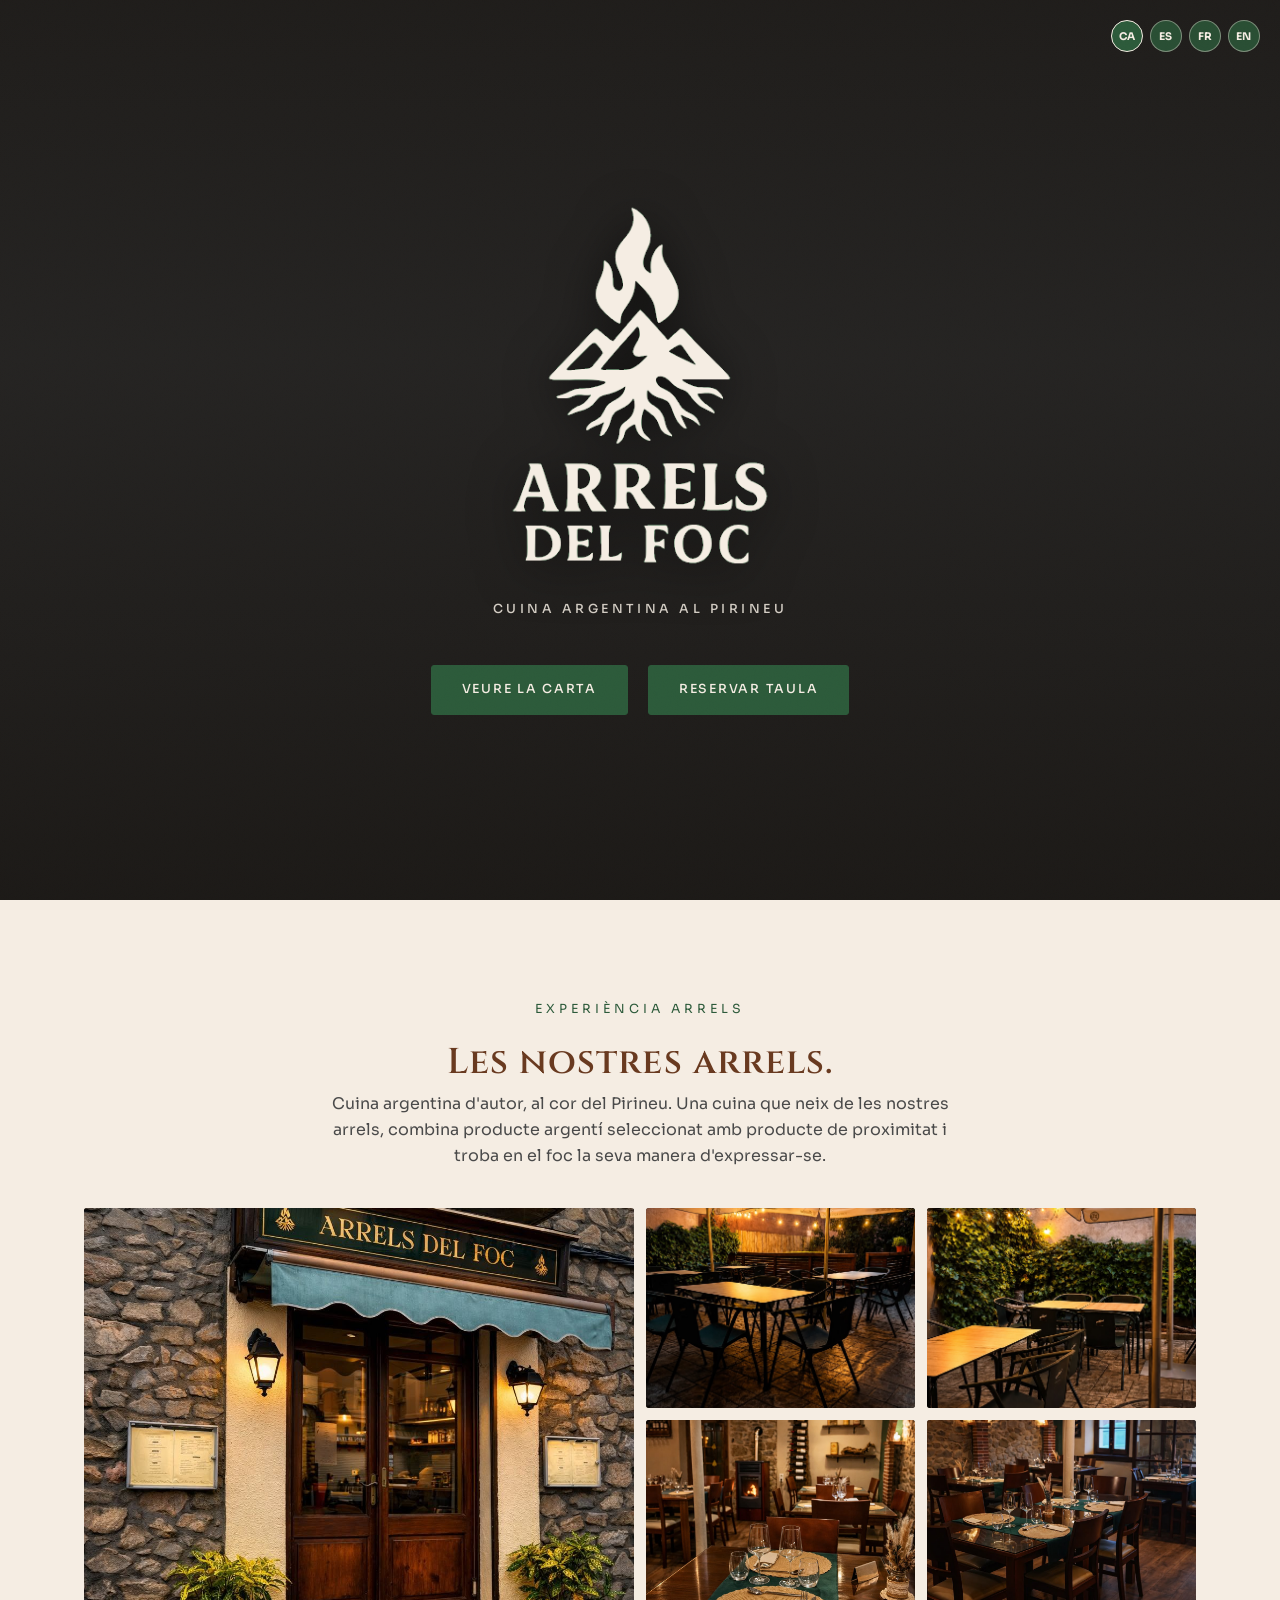
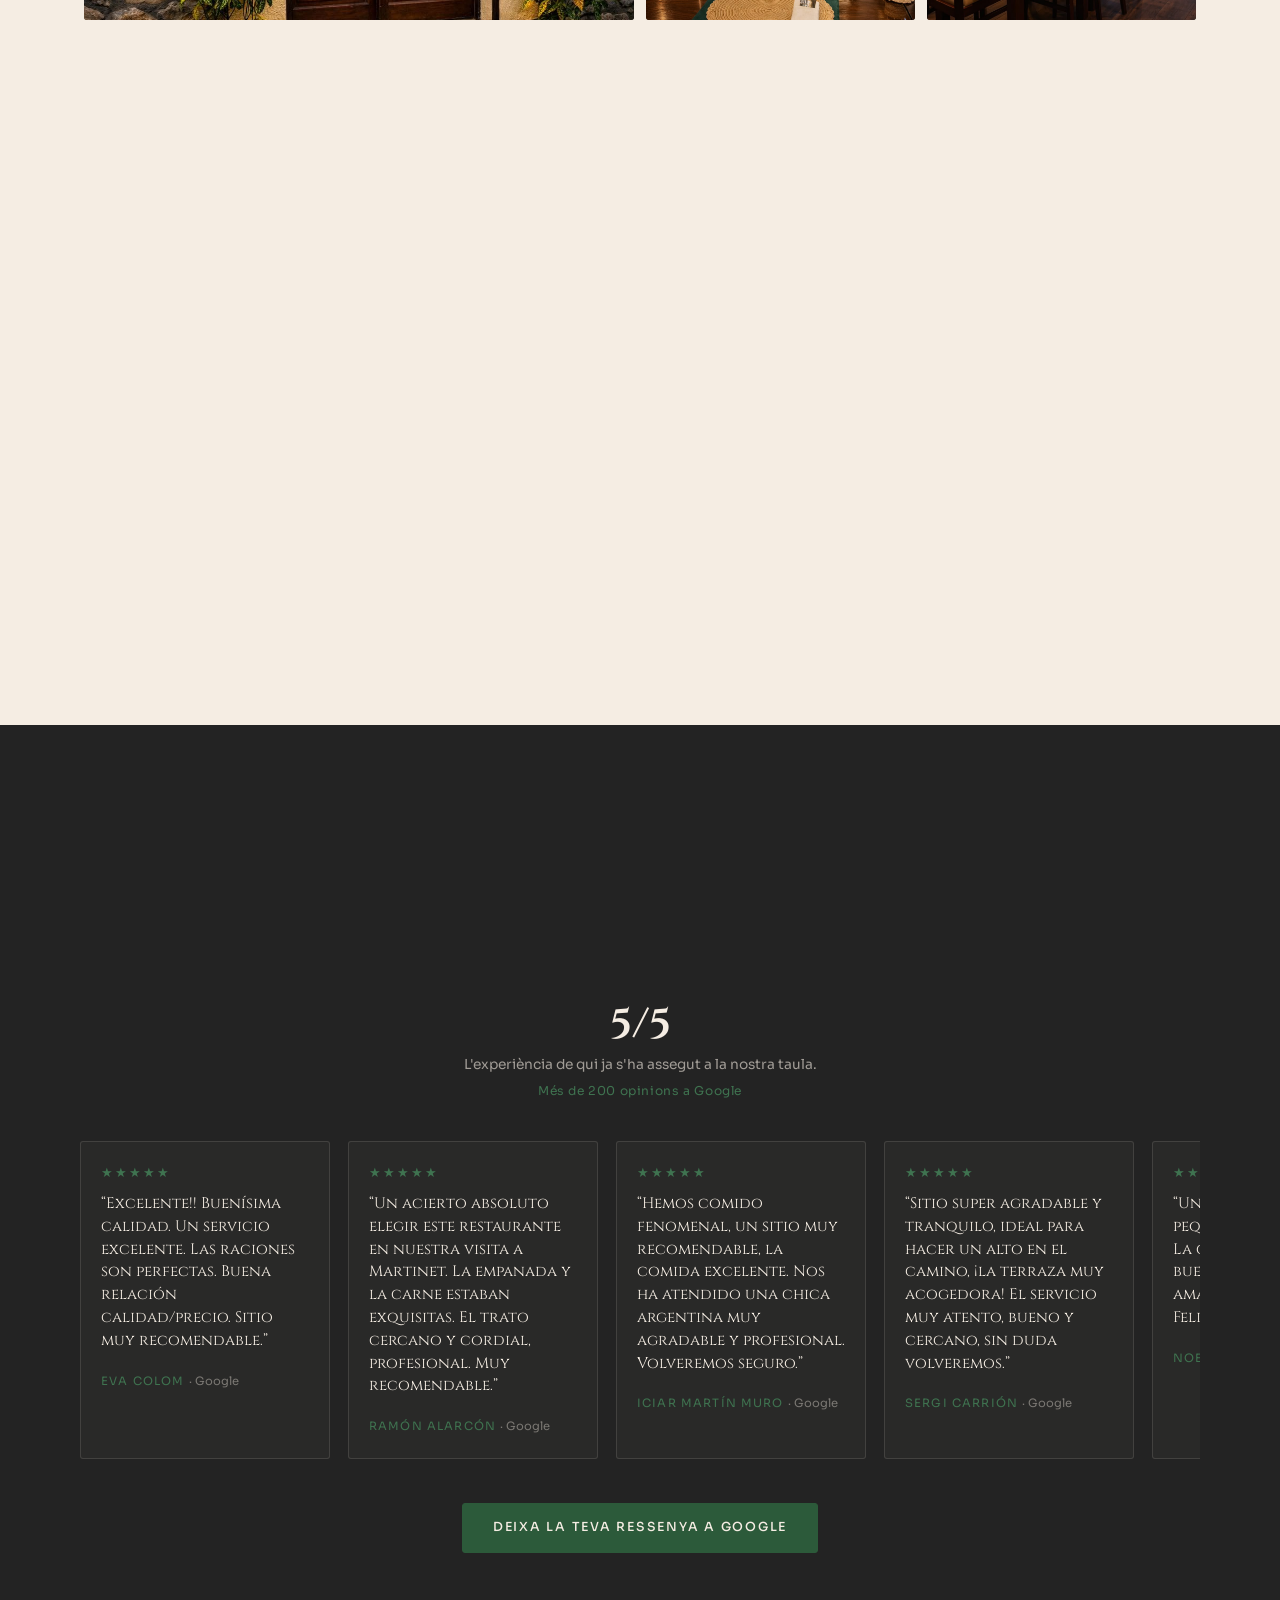
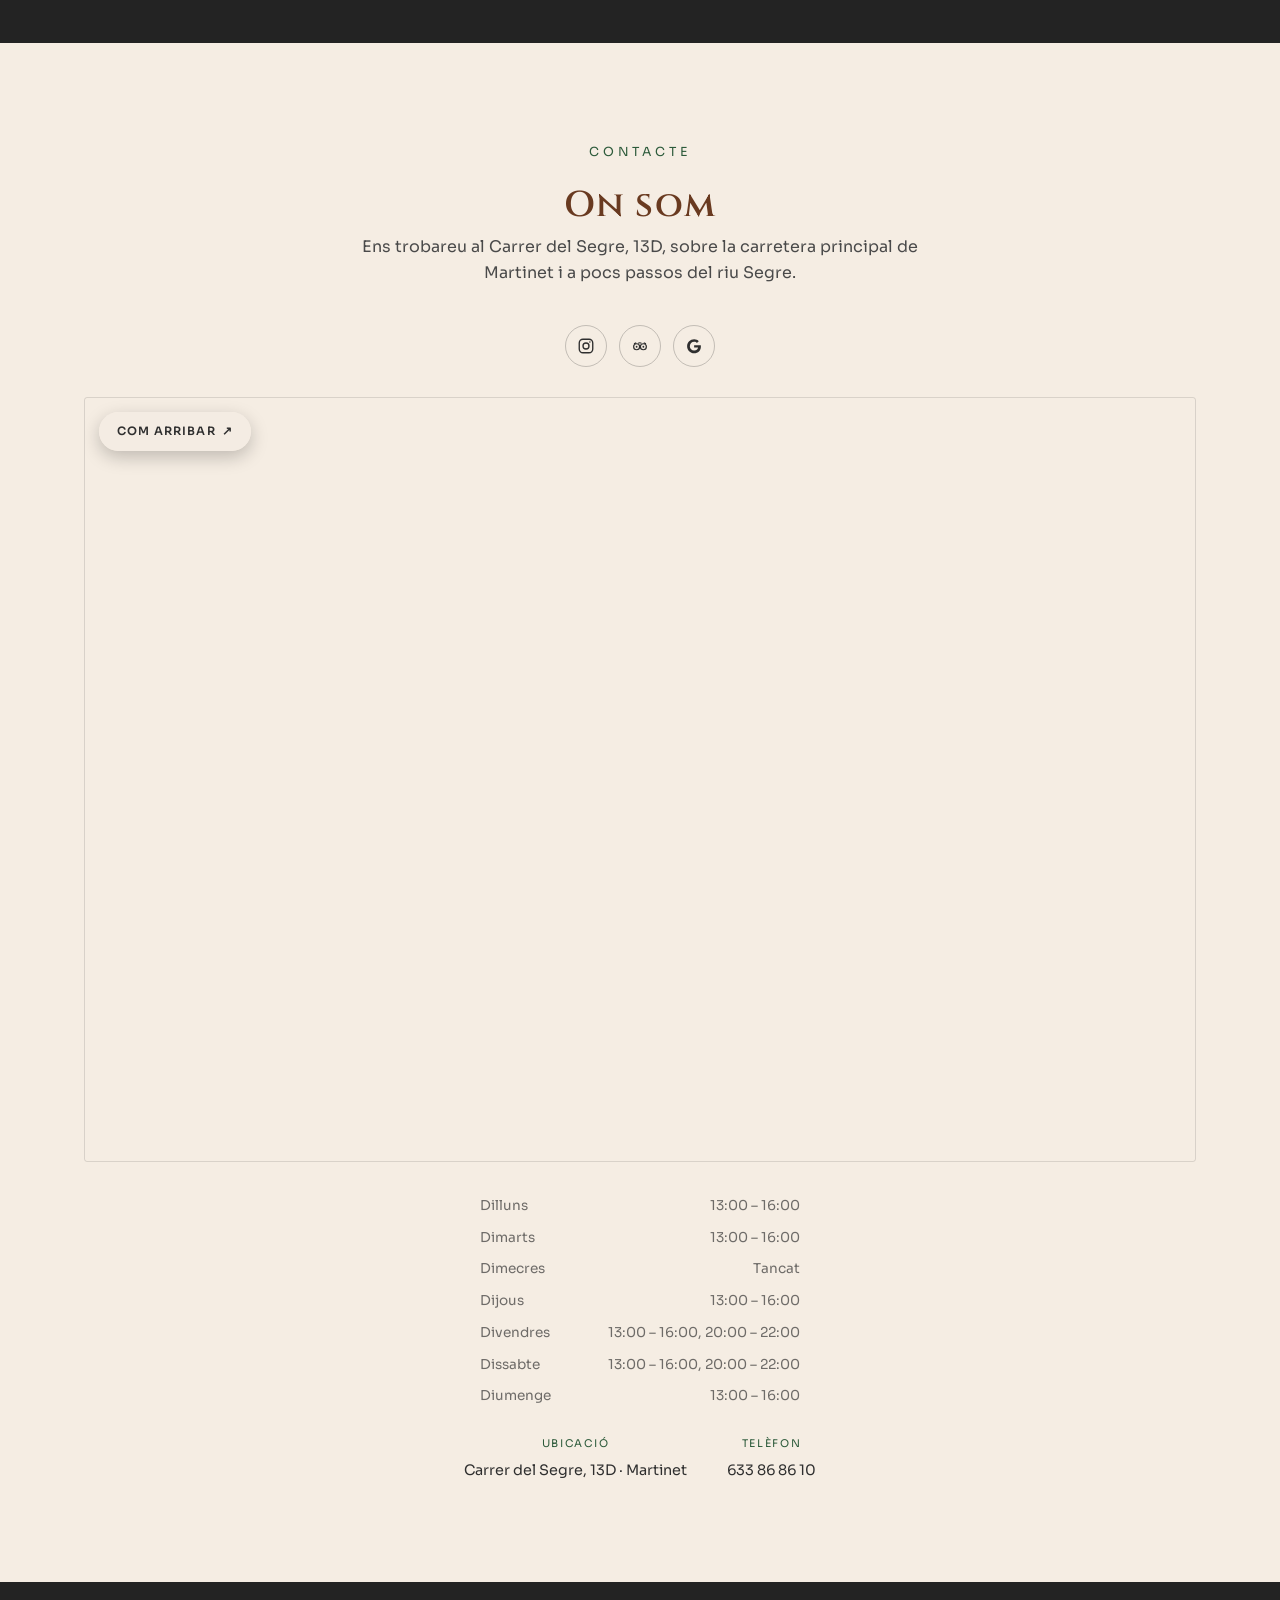
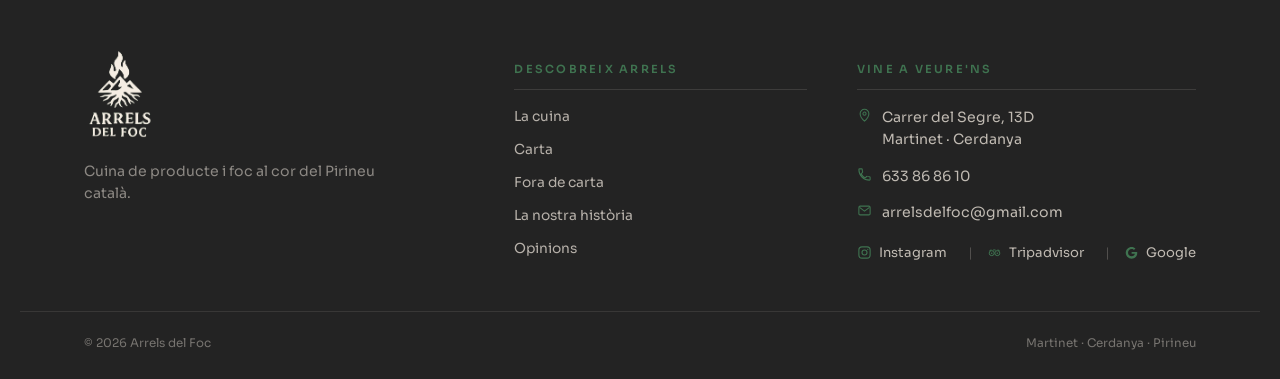
==== commit 29434a22: "On-page SEO pass: H1s, alt text, keyword-optimized titles/meta - All 4 pages had zero <h1> tags (hom" ====
--- a/index.html
+++ b/index.html
@@ -3,13 +3,13 @@
 <head>
 <meta charset="UTF-8">
 <meta name="viewport" content="width=device-width, initial-scale=1.0">
-<title>Arrels del Foc — Cuina de producte i foc al Pirineu</title>
-<meta name="description" content="Arrels del Foc, Martinet. Cuina amb arrels, ànima de foc. Producte de proximitat, brasa i tradició al cor del Pirineu.">
+<title>Arrels del Foc – Parrilla Argentina a Martinet, Cerdanya</title>
+<meta name="description" content="Restaurant de cuina argentina a Martinet (Cerdanya), a pocs minuts d'Andorra. Carns a la brasa, producte de proximitat i ambient acollidor al Pirineu.">
 <link rel="canonical" href="https://arrelsdelfoc.com/">
 
 <meta property="og:type" content="restaurant">
-<meta property="og:title" content="Arrels del Foc — Cuina de producte i foc al Pirineu">
-<meta property="og:description" content="Cuina argentina d'autor al cor del Pirineu català. Producte de proximitat, brasa i tradició a Martinet.">
+<meta property="og:title" content="Arrels del Foc – Parrilla Argentina a Martinet, Cerdanya">
+<meta property="og:description" content="Restaurant de cuina argentina a Martinet (Cerdanya), a pocs minuts d'Andorra. Carns a la brasa i producte de proximitat al Pirineu.">
 <meta property="og:url" content="https://arrelsdelfoc.com/">
 <meta property="og:image" content="https://arrelsdelfoc.com/assets/img/exterior-facana.jpg">
 <meta property="og:locale" content="ca_ES">
@@ -23,8 +23,16 @@
   "image": "https://arrelsdelfoc.com/assets/img/exterior-facana.jpg",
   "url": "https://arrelsdelfoc.com/",
   "telephone": "+34633868610",
-  "servesCuisine": "Argentine",
+  "servesCuisine": ["Argentine", "Steakhouse", "Grill"],
   "priceRange": "€€",
+  "areaServed": [
+    { "@type": "Place", "name": "Cerdanya" },
+    { "@type": "Place", "name": "Puigcerdà" },
+    { "@type": "Place", "name": "La Seu d'Urgell" },
+    { "@type": "Place", "name": "Andorra la Vella" },
+    { "@type": "Place", "name": "Escaldes-Engordany" },
+    { "@type": "Place", "name": "Pirineus" }
+  ],
   "address": {
     "@type": "PostalAddress",
     "streetAddress": "Carrer del Segre, 13D",
@@ -74,6 +82,7 @@
   </div>
 
   <div class="container hero-content">
+    <h1 class="sr-only" data-i18n="hero.h1">Arrels del Foc — Restaurant de cuina argentina a Martinet, Cerdanya</h1>
     <div class="hero-brand-wrap reveal is-visible">
       <img src="assets/logo/logo-full.png" alt="Arrels del Foc" class="hero-logo">
       <span class="hero-tagline" data-i18n="hero.tagline">Cuina argentina al Pirineu</span>
@@ -94,11 +103,11 @@
       <p class="lede" data-i18n="exp.lede">Cuina argentina d'autor, al cor del Pirineu. Una cuina que neix de les nostres arrels, combina producte argentí seleccionat amb producte de proximitat i troba en el foc la seva manera d'expressar-se.</p>
     </div>
     <div class="gallery">
-      <div class="photo reveal" data-src="assets/img/exterior-facana.jpg" data-label="Façana"></div>
-      <div class="photo reveal" data-src="assets/img/exp-1.jpg" data-label="Terrassa"></div>
-      <div class="photo reveal" data-src="assets/img/exp-2.jpg" data-label="Terrassa"></div>
-      <div class="photo reveal" data-src="assets/img/exp-7.jpg" data-label="Sala"></div>
-      <div class="photo reveal" data-src="assets/img/exp-8.jpg" data-label="Terrassa interior"></div>
+      <div class="photo photo--has-img reveal"><img src="assets/img/exterior-facana.jpg" alt="Façana exterior del restaurant Arrels del Foc a Martinet, Cerdanya" loading="lazy"></div>
+      <div class="photo photo--has-img reveal"><img src="assets/img/exp-1.jpg" alt="Terrassa d'Arrels del Foc amb vistes al Pirineu" loading="lazy"></div>
+      <div class="photo photo--has-img reveal"><img src="assets/img/exp-2.jpg" alt="Terrassa exterior del restaurant a Martinet" loading="lazy"></div>
+      <div class="photo photo--has-img reveal"><img src="assets/img/exp-7.jpg" alt="Sala interior d'Arrels del Foc" loading="lazy"></div>
+      <div class="photo photo--has-img reveal"><img src="assets/img/exp-8.jpg" alt="Terrassa interior d'Arrels del Foc" loading="lazy"></div>
     </div>
   </div>
 </section>
@@ -107,9 +116,9 @@
 <section class="section-cta-block" id="equip">
   <div class="container">
     <div class="section-cta-avatars reveal">
-      <div class="avatar photo" data-src="assets/img/team-bruno.jpg" data-label="Bruno"></div>
-      <div class="avatar photo" data-src="assets/img/team-valeria.jpg" data-label="Valeria"></div>
-      <div class="avatar photo" data-src="assets/img/team-rodrigo.jpg" data-label="Rodrigo"></div>
+      <div class="avatar photo photo--has-img"><img src="assets/img/team-bruno.jpg" alt="Bruno Poggi, xef d'Arrels del Foc" loading="lazy"></div>
+      <div class="avatar photo photo--has-img"><img src="assets/img/team-valeria.jpg" alt="Valèria Iribarne, sala d'Arrels del Foc" loading="lazy"></div>
+      <div class="avatar photo photo--has-img"><img src="assets/img/team-rodrigo.jpg" alt="Rodrigo Rios, graella d'Arrels del Foc" loading="lazy"></div>
     </div>
     <div class="section-head center reveal">
       <span class="eyebrow" data-i18n="team.eyebrow">Qui som</span>
--- a/styles.css
+++ b/styles.css
@@ -23,6 +23,10 @@
 }
 
 *,*::before,*::after{ box-sizing: border-box; }
+.sr-only{
+  position:absolute; width:1px; height:1px; padding:0; margin:-1px;
+  overflow:hidden; clip:rect(0,0,0,0); white-space:nowrap; border:0;
+}
 html{ scroll-behavior: smooth; }
 body{
   margin:0;
@@ -56,7 +60,8 @@
 }
 .section-head{ max-width: 640px; margin-bottom: 40px; }
 .section-head.center{ margin-left:auto; margin-right:auto; text-align:center; }
-.section-head h2{ font-size: clamp(1.6rem, 2.8vw, 2.3rem); }
+.section-head h1, .section-head h2{ font-size: clamp(1.6rem, 2.8vw, 2.3rem); }
+.cuina-text h1{ font-size: clamp(1.8rem, 3.2vw, 2.6rem); line-height:1.15; }
 .lede{ font-size: 1rem; color:#4a4a4a; max-width: 52ch; }
 .section-head.center .lede{ margin-left:auto; margin-right:auto; }
 
@@ -277,7 +282,7 @@
 .carta{ padding: 100px 0; background: var(--carbo); color: var(--crema); }
 .carta--page{ padding-top: calc(var(--page-top-offset) - 20px); min-height: 100vh; }
 .carta .eyebrow{ color: var(--verd-suau); }
-.carta .section-head h2{ color: var(--crema); }
+.carta .section-head h1, .carta .section-head h2{ color: var(--crema); }
 .carta .lede{ color: rgba(245,237,227,.7); }
 .carta-tabs{ display:flex; flex-wrap:wrap; gap:10px; margin: 40px 0; }
 .carta-tab{
@@ -380,7 +385,7 @@
 }
 .reserves .container{ position:relative; }
 .reserves .eyebrow{ color: rgba(245,237,227,.7); }
-.reserves h2{ color: var(--crema); font-size: clamp(1.7rem,3vw,2.6rem); max-width: 20ch; margin: 0 auto 18px; }
+.reserves h1, .reserves h2{ color: var(--crema); font-size: clamp(1.7rem,3vw,2.6rem); max-width: 20ch; margin: 0 auto 18px; }
 .reserves .lede{ margin:0 auto 36px; color: rgba(245,237,227,.82); }
 .reserves .btn-primary{ background: var(--marro); border-color: var(--marro); }
 .reserves .btn-primary:hover{ background: var(--marro-fosc); border-color: var(--marro-fosc); }
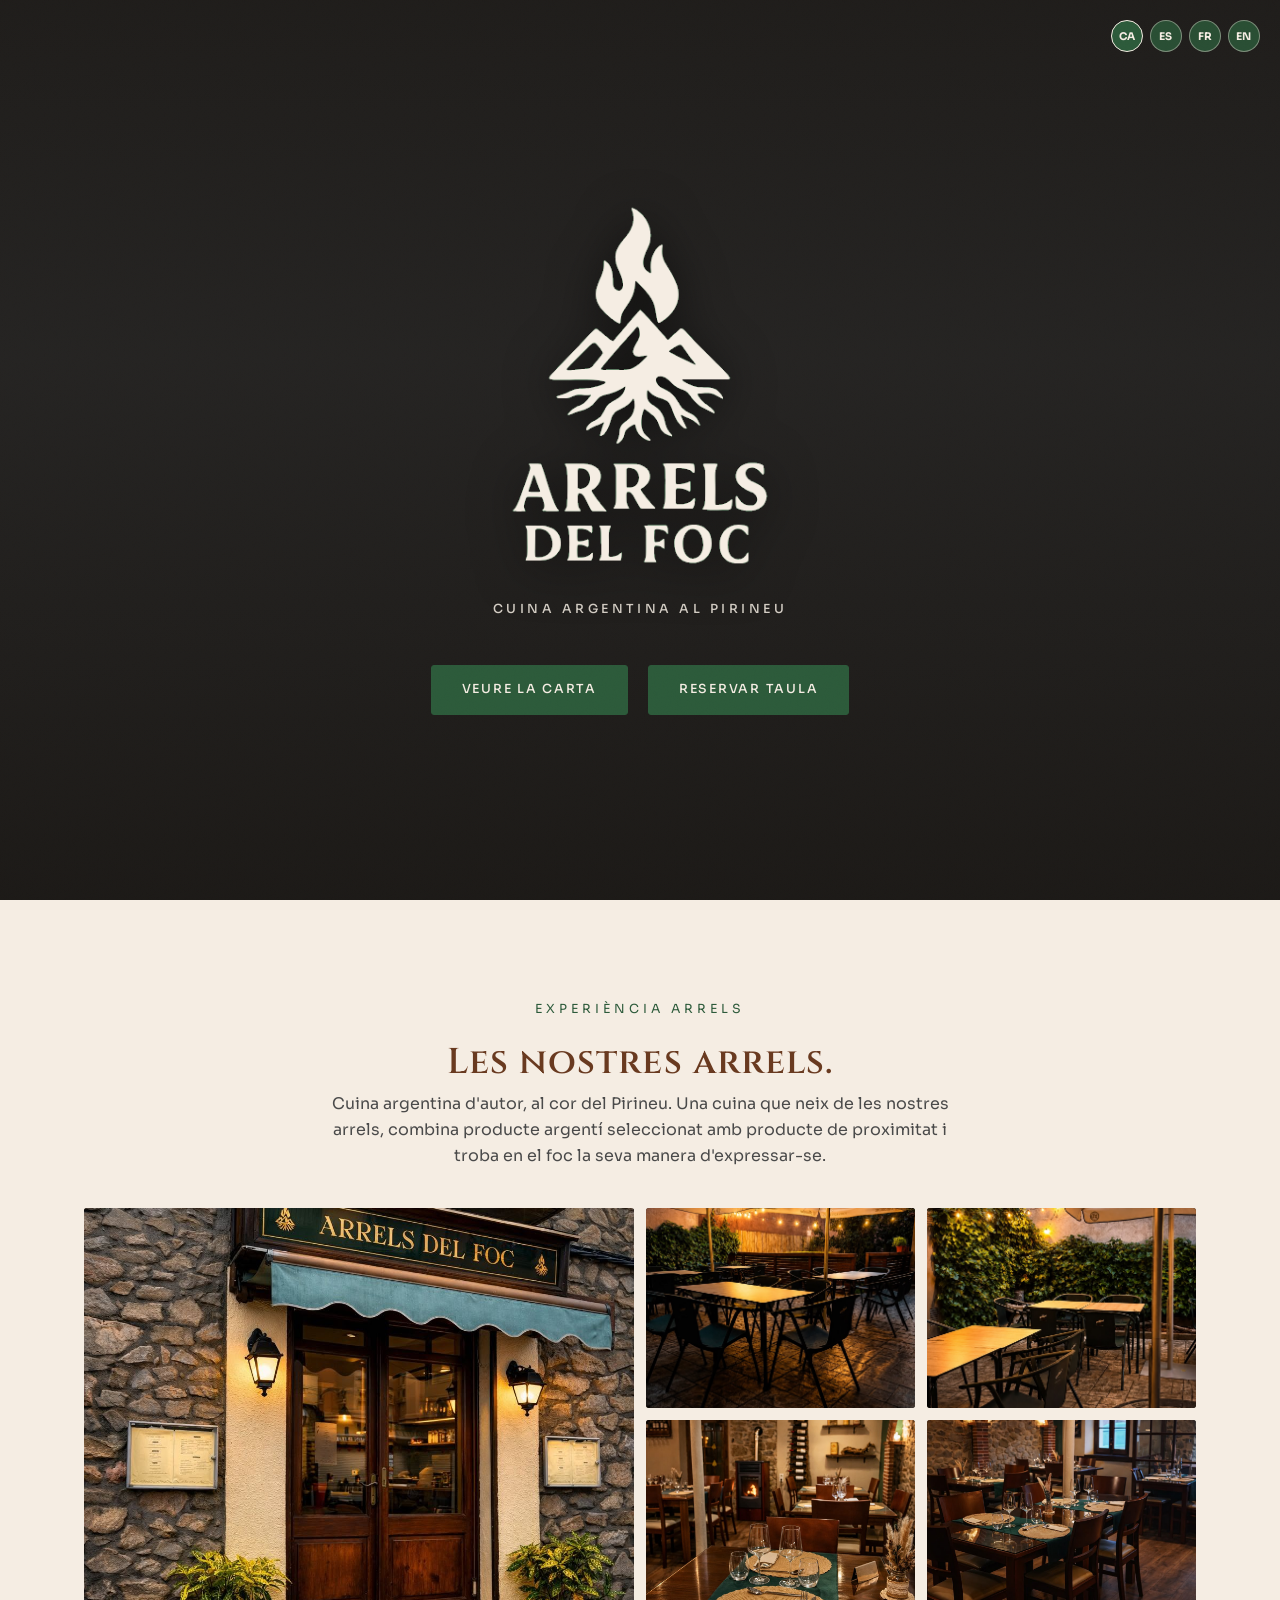
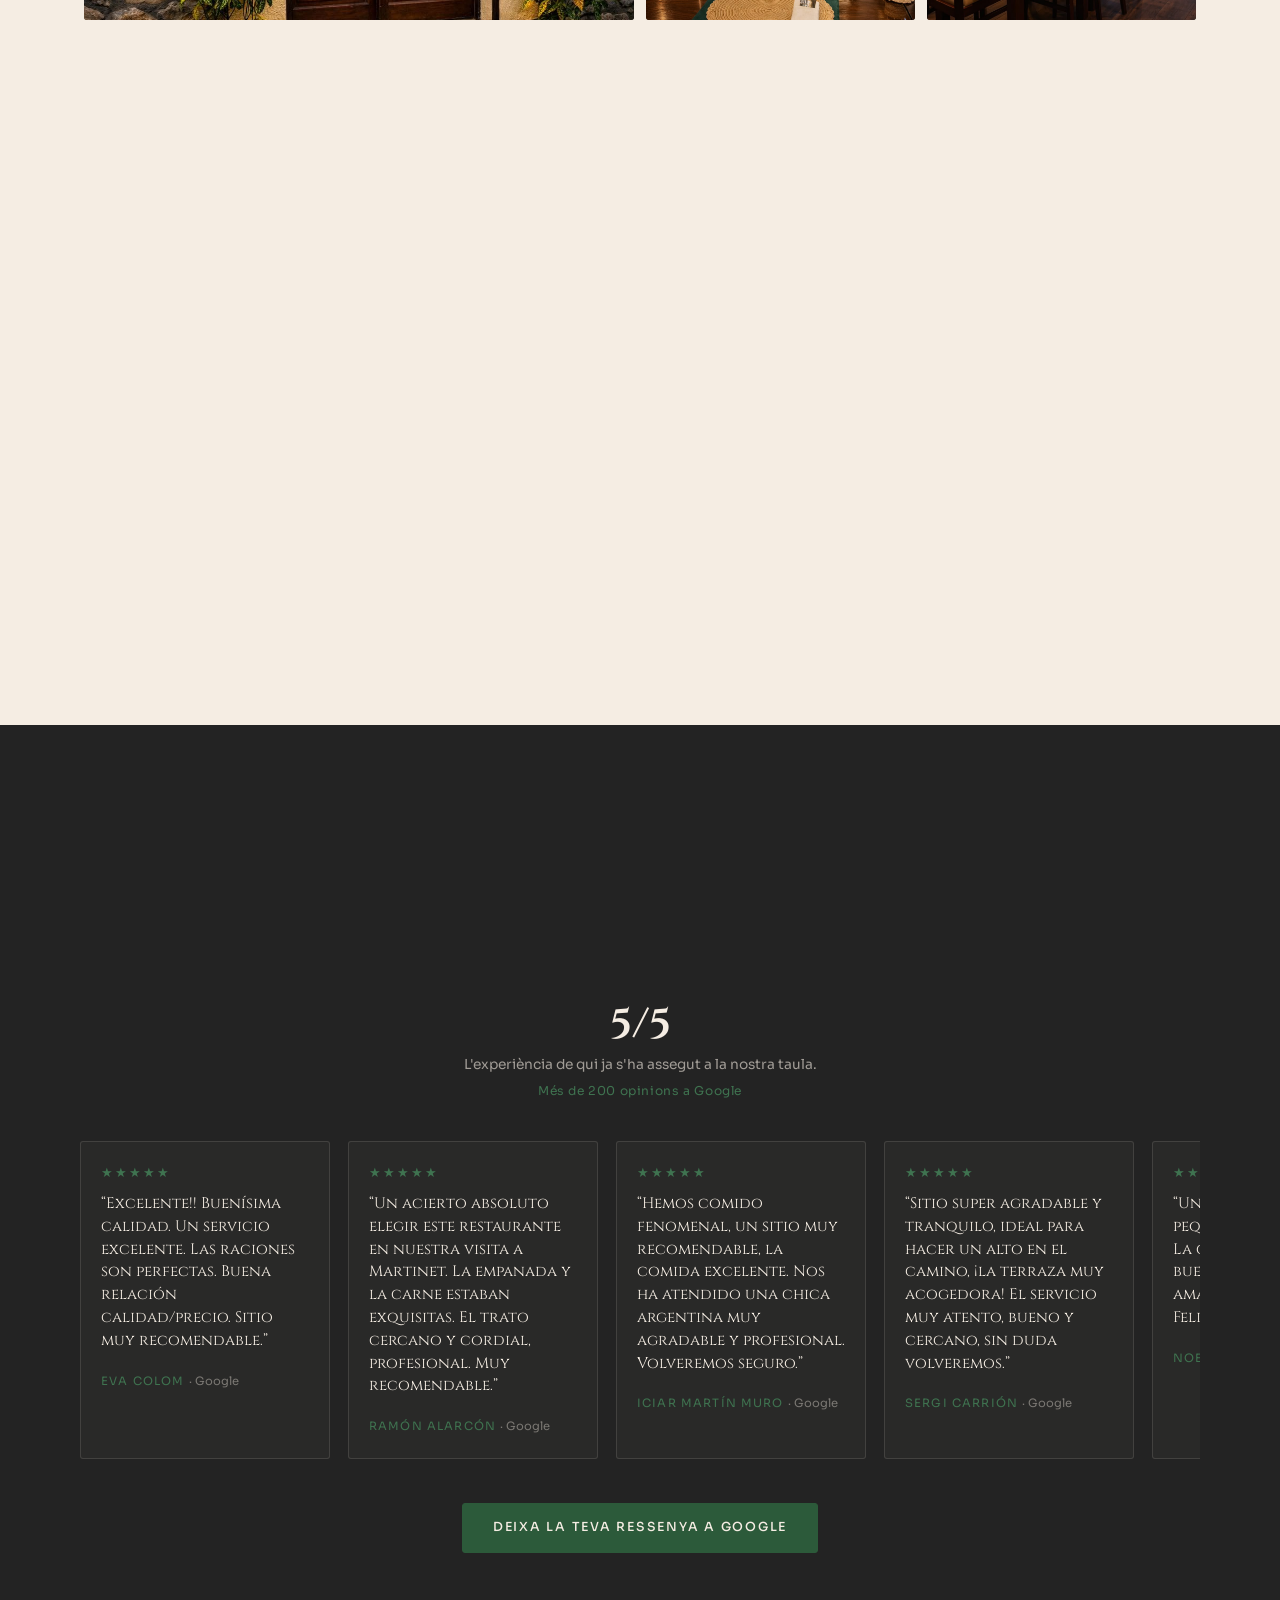
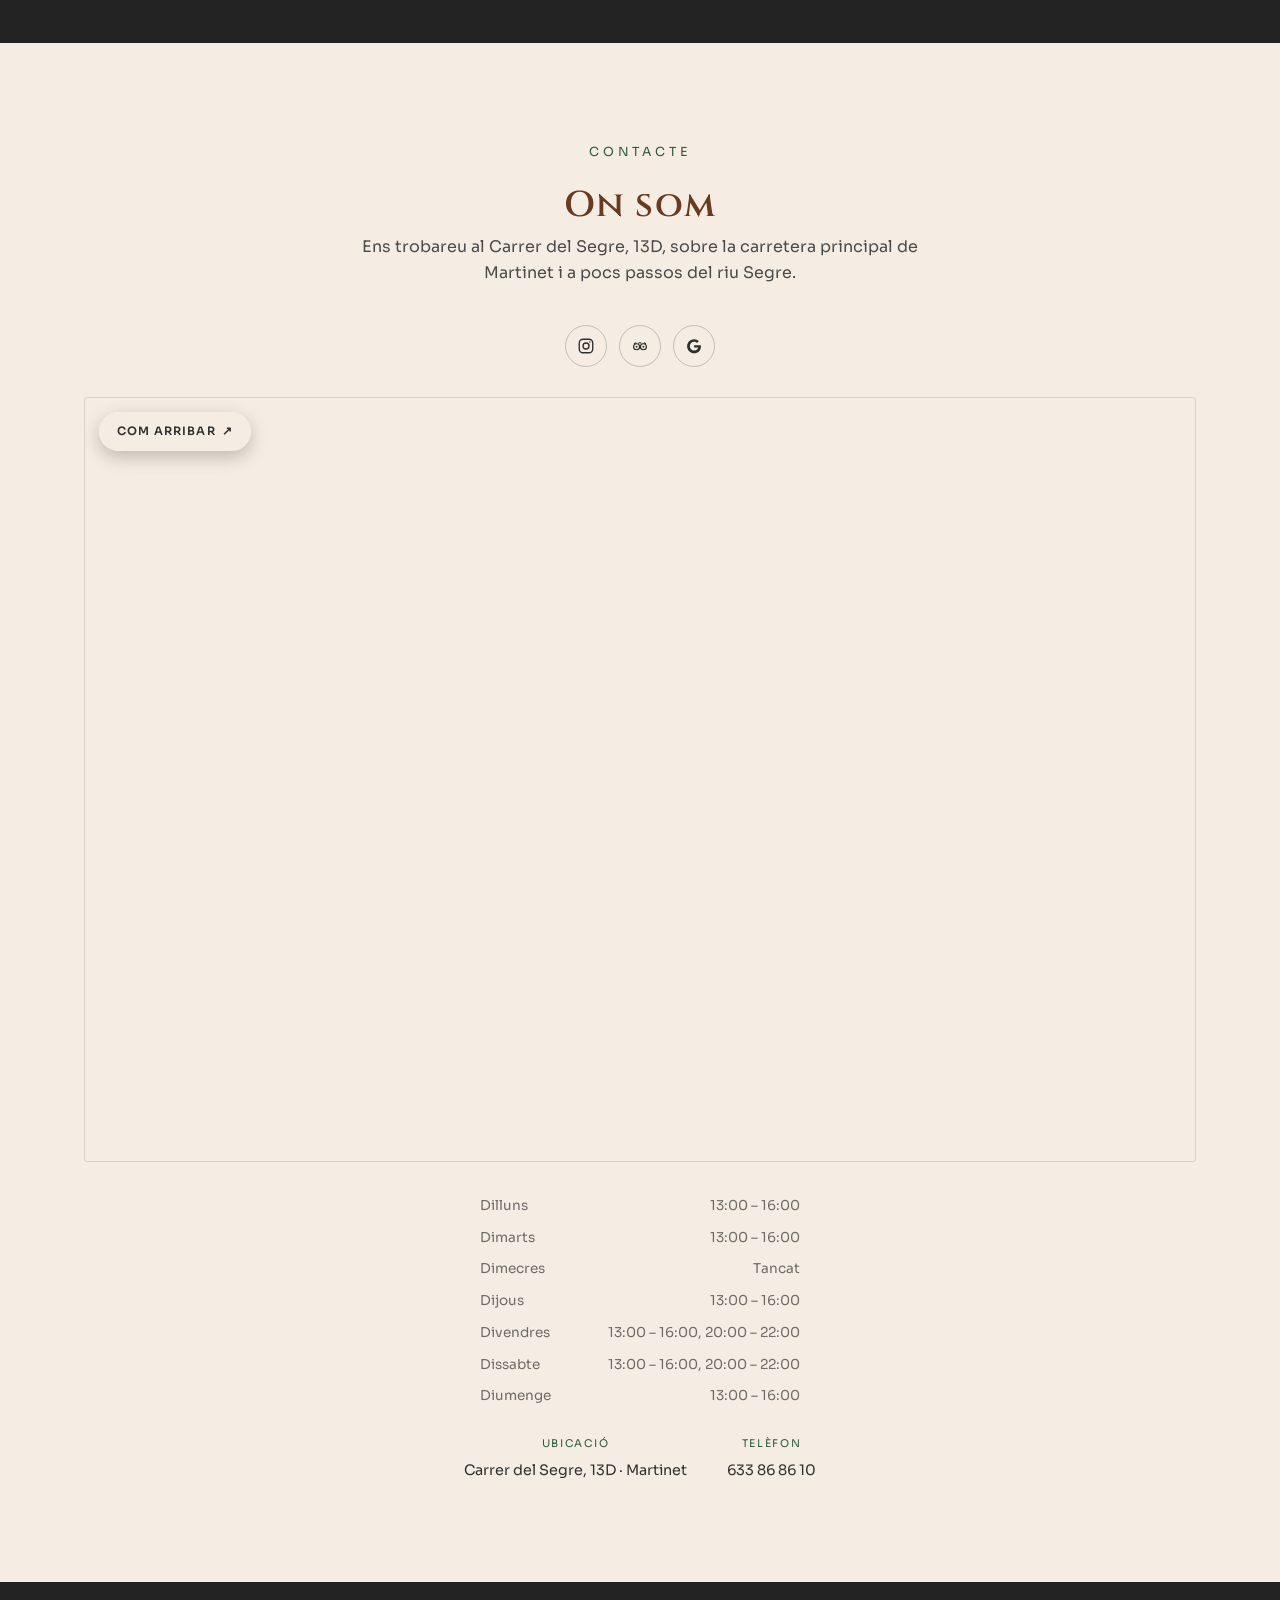
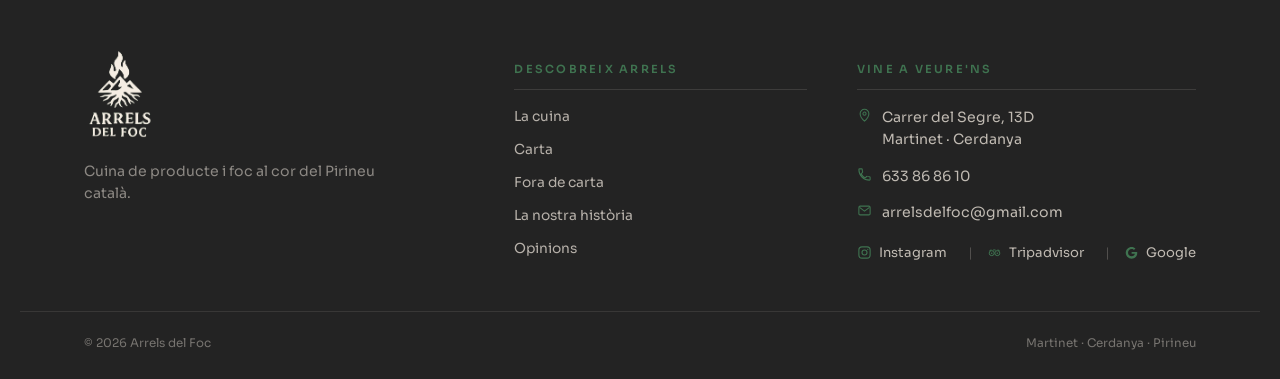
==== commit d831a78e: "SEO: favicon real (isotip sobre fons marca), site.webmanifest, WebSite schema i og:site_name" ====
--- a/index.html
+++ b/index.html
@@ -7,7 +7,15 @@
 <meta name="description" content="Restaurant de cuina argentina a Martinet (Cerdanya), a pocs minuts d'Andorra. Carns a la brasa, producte de proximitat i ambient acollidor al Pirineu.">
 <link rel="canonical" href="https://arrelsdelfoc.com/">
 
+<link rel="icon" href="/favicon.ico" sizes="any">
+<link rel="icon" type="image/png" sizes="48x48" href="/favicon-48x48.png">
+<link rel="icon" type="image/png" sizes="96x96" href="/favicon-96x96.png">
+<link rel="apple-touch-icon" sizes="180x180" href="/apple-touch-icon.png">
+<link rel="manifest" href="/site.webmanifest">
+<meta name="theme-color" content="#2F2F2F">
+
 <meta property="og:type" content="restaurant">
+<meta property="og:site_name" content="Arrels del Foc">
 <meta property="og:title" content="Arrels del Foc – Parrilla Argentina a Martinet, Cerdanya">
 <meta property="og:description" content="Restaurant de cuina argentina a Martinet (Cerdanya), a pocs minuts d'Andorra. Carns a la brasa i producte de proximitat al Pirineu.">
 <meta property="og:url" content="https://arrelsdelfoc.com/">
@@ -18,7 +26,20 @@
 <script type="application/ld+json">
 {
   "@context": "https://schema.org",
+  "@type": "WebSite",
+  "@id": "https://arrelsdelfoc.com/#website",
+  "url": "https://arrelsdelfoc.com/",
+  "name": "Arrels del Foc",
+  "alternateName": ["Arrels del Foc Martinet", "arrelsdelfoc.com"],
+  "about": { "@id": "https://arrelsdelfoc.com/#restaurant" }
+}
+</script>
+
+<script type="application/ld+json">
+{
+  "@context": "https://schema.org",
   "@type": "Restaurant",
+  "@id": "https://arrelsdelfoc.com/#restaurant",
   "name": "Arrels del Foc",
   "image": "https://arrelsdelfoc.com/assets/img/exterior-facana.jpg",
   "url": "https://arrelsdelfoc.com/",
